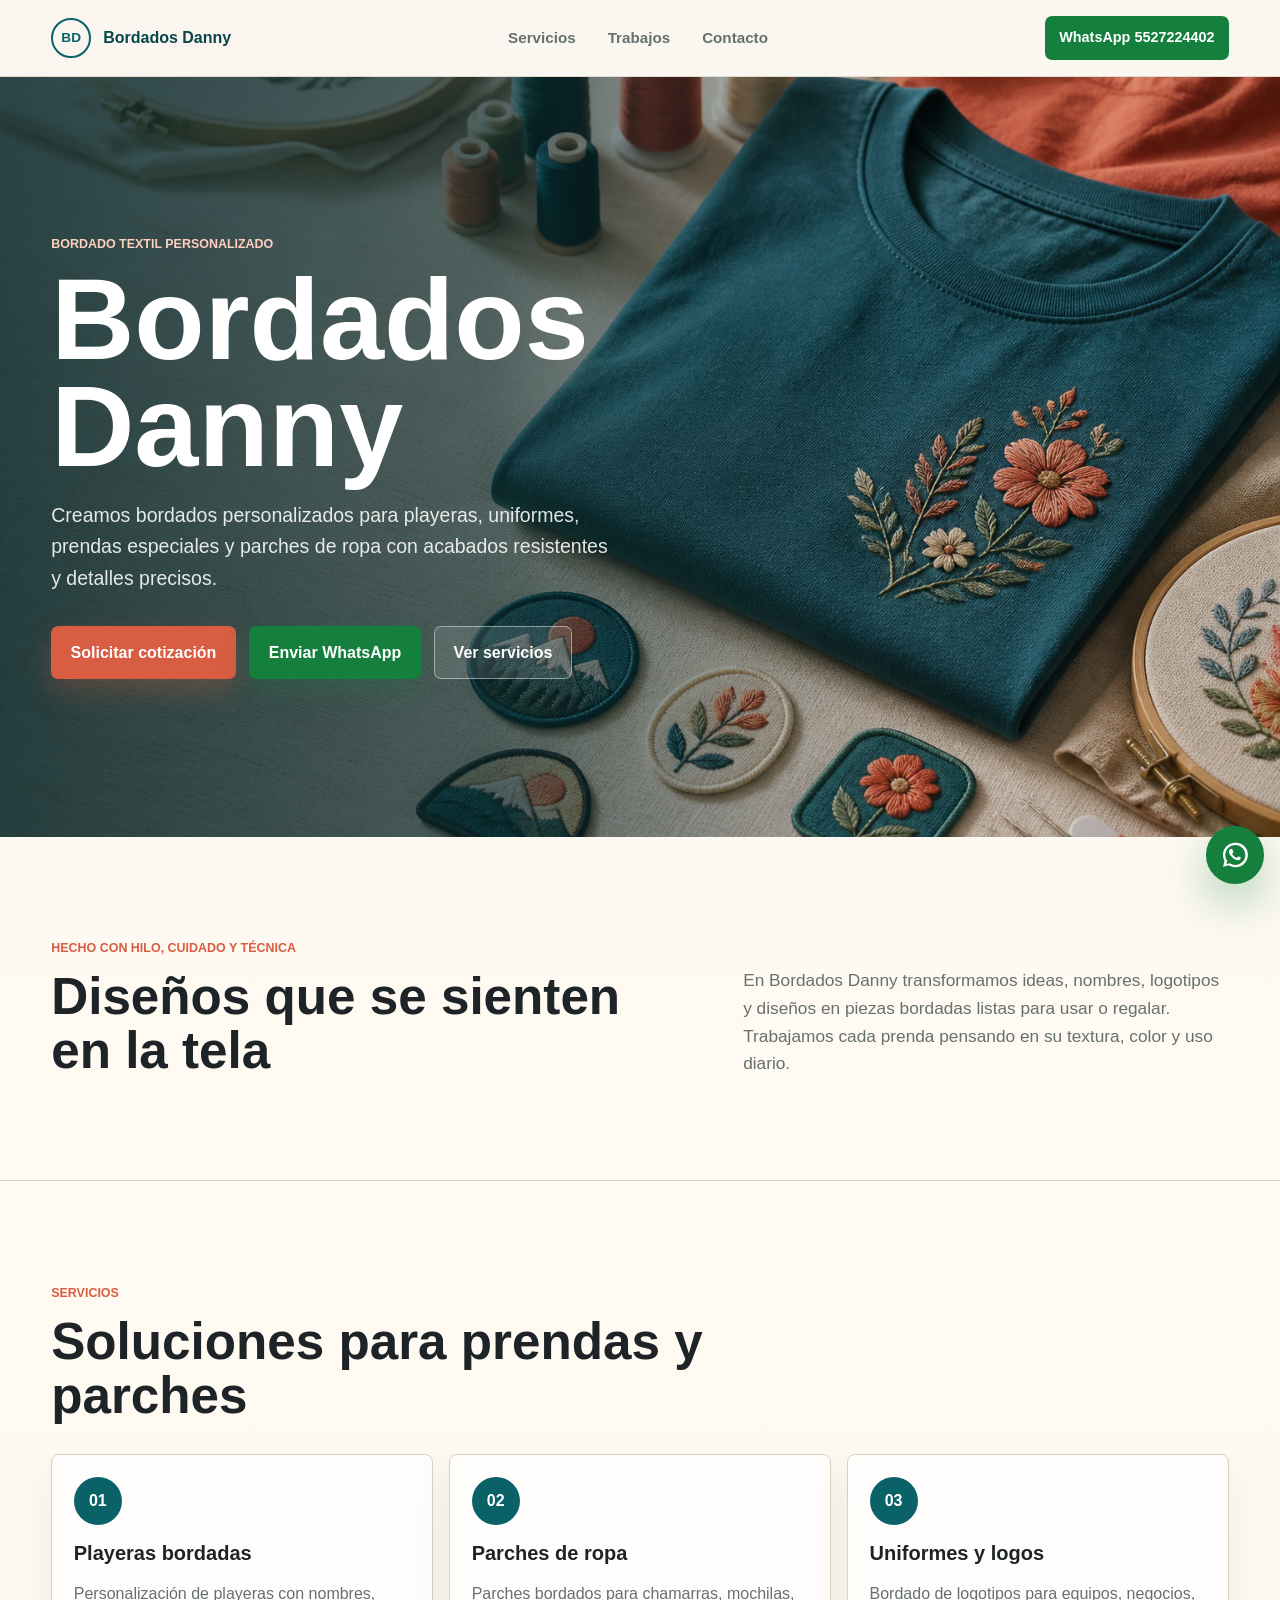
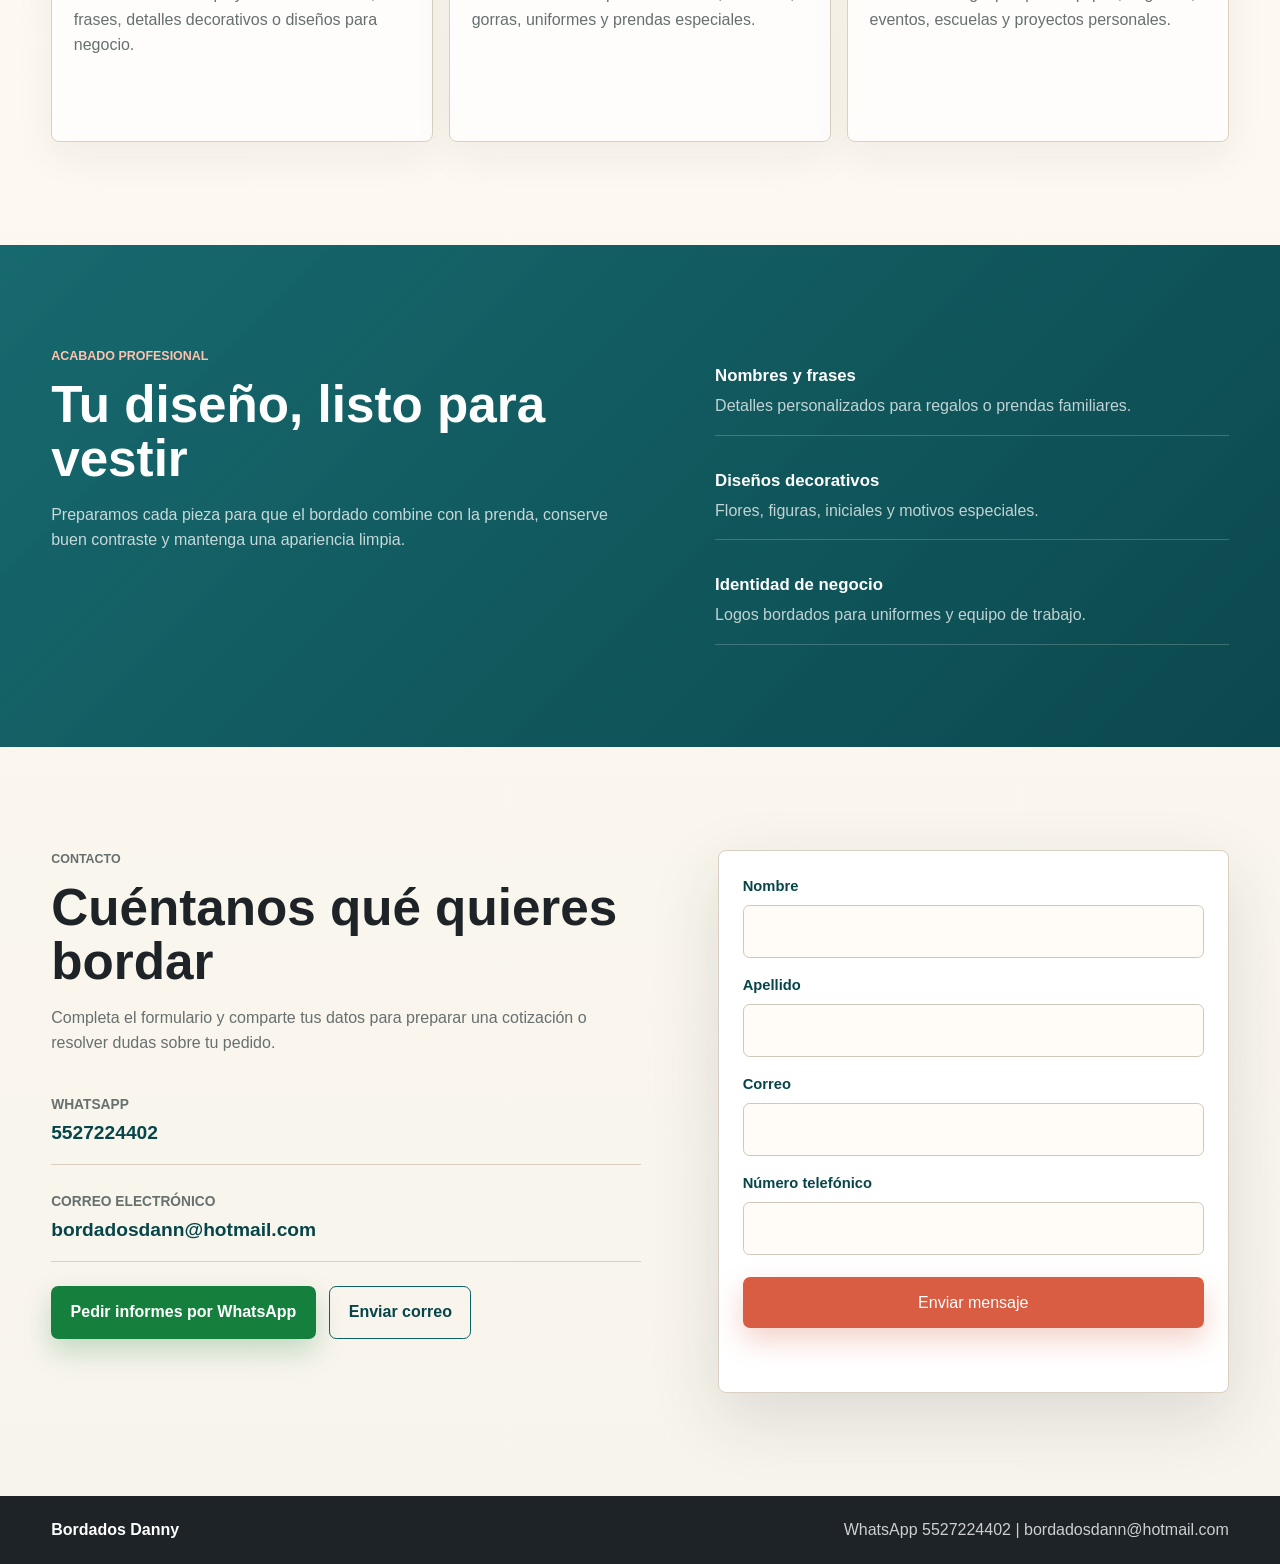
==== index.html @ 98f61ae5 "actualizacion de contactos y ortografia 2" ====
<!DOCTYPE html>
<html lang="es">
<head>
  <meta charset="UTF-8">
  <meta name="viewport" content="width=device-width, initial-scale=1.0">
  <title>Bordados Danny | Bordados personalizados</title>
  <link rel="stylesheet" href="styles.css">
</head>
<body>
  <header class="site-header">
    <a class="brand" href="#inicio" aria-label="Inicio Bordados Danny">
      <span class="brand-mark">BD</span>
      <span>Bordados Danny</span>
    </a>

    <nav class="main-nav" aria-label="Navegación principal">
      <a href="#servicios">Servicios</a>
      <a href="#trabajos">Trabajos</a>
      <a href="#contacto">Contacto</a>
    </nav>

    <a class="header-cta" href="https://wa.me/525527224402?text=Me%20gustar%C3%ADa%20recibir%20informaci%C3%B3n." target="_blank" rel="noopener">
      WhatsApp 5527224402
    </a>
  </header>

  <main>
    <section class="hero" id="inicio">
      <div class="hero-content">
        <p class="eyebrow">Bordado textil personalizado</p>
        <h1>Bordados Danny</h1>
        <p class="hero-copy">
          Creamos bordados personalizados para playeras, uniformes, prendas especiales y parches de ropa con acabados resistentes y detalles precisos.
        </p>
        <div class="hero-actions">
          <a class="button primary" href="#contacto">Solicitar cotización</a>
          <a class="button whatsapp" href="https://wa.me/525527224402?text=Me%20gustar%C3%ADa%20recibir%20informaci%C3%B3n." target="_blank" rel="noopener">Enviar WhatsApp</a>
          <a class="button secondary" href="#servicios">Ver servicios</a>
        </div>
      </div>
    </section>

    <section class="section intro">
      <div>
        <p class="eyebrow">Hecho con hilo, cuidado y técnica</p>
        <h2>Diseños que se sienten en la tela</h2>
      </div>
      <p>
        En Bordados Danny transformamos ideas, nombres, logotipos y diseños en piezas bordadas listas para usar o regalar. Trabajamos cada prenda pensando en su textura, color y uso diario.
      </p>
    </section>

    <section class="section services" id="servicios">
      <div class="section-heading">
        <p class="eyebrow">Servicios</p>
        <h2>Soluciones para prendas y parches</h2>
      </div>

      <div class="service-grid">
        <article class="service-card">
          <span class="service-icon">01</span>
          <h3>Playeras bordadas</h3>
          <p>Personalización de playeras con nombres, frases, detalles decorativos o diseños para negocio.</p>
        </article>

        <article class="service-card">
          <span class="service-icon">02</span>
          <h3>Parches de ropa</h3>
          <p>Parches bordados para chamarras, mochilas, gorras, uniformes y prendas especiales.</p>
        </article>

        <article class="service-card">
          <span class="service-icon">03</span>
          <h3>Uniformes y logos</h3>
          <p>Bordado de logotipos para equipos, negocios, eventos, escuelas y proyectos personales.</p>
        </article>
      </div>
    </section>

    <section class="work-band" id="trabajos">
      <div class="work-copy">
        <p class="eyebrow">Acabado profesional</p>
        <h2>Tu diseño, listo para vestir</h2>
        <p>
          Preparamos cada pieza para que el bordado combine con la prenda, conserve buen contraste y mantenga una apariencia limpia.
        </p>
      </div>

      <div class="work-list" aria-label="Tipos de trabajos">
        <div>
          <strong>Nombres y frases</strong>
          <span>Detalles personalizados para regalos o prendas familiares.</span>
        </div>
        <div>
          <strong>Diseños decorativos</strong>
          <span>Flores, figuras, iniciales y motivos especiales.</span>
        </div>
        <div>
          <strong>Identidad de negocio</strong>
          <span>Logos bordados para uniformes y equipo de trabajo.</span>
        </div>
      </div>
    </section>

    <section class="contact-section" id="contacto">
      <div class="contact-copy">
        <p class="eyebrow">Contacto</p>
        <h2>Cuéntanos qué quieres bordar</h2>
        <p>
          Completa el formulario y comparte tus datos para preparar una cotización o resolver dudas sobre tu pedido.
        </p>

        <div class="contact-details" aria-label="Datos de contacto">
          <div>
            <span>WhatsApp</span>
            <a href="https://wa.me/525527224402?text=Me%20gustar%C3%ADa%20recibir%20informaci%C3%B3n." target="_blank" rel="noopener">5527224402</a>
          </div>
          <div>
            <span>Correo electrónico</span>
            <a href="mailto:bordadosdann@hotmail.com">bordadosdann@hotmail.com</a>
          </div>
        </div>

        <div class="contact-actions">
          <a class="button whatsapp" href="https://wa.me/525527224402?text=Me%20gustar%C3%ADa%20recibir%20informaci%C3%B3n." target="_blank" rel="noopener">Pedir informes por WhatsApp</a>
          <a class="button outline" href="mailto:bordadosdann@hotmail.com">Enviar correo</a>
        </div>
      </div>

      <form class="contact-form" id="contactForm" data-form-endpoint="">
        <div class="form-row">
          <label for="nombre">Nombre</label>
          <input type="text" id="nombre" name="nombre" autocomplete="given-name" required>
        </div>

        <div class="form-row">
          <label for="apellido">Apellido</label>
          <input type="text" id="apellido" name="apellido" autocomplete="family-name" required>
        </div>

        <div class="form-row">
          <label for="correo">Correo</label>
          <input type="email" id="correo" name="email" autocomplete="email" required>
        </div>

        <div class="form-row">
          <label for="telefono">Número telefónico</label>
          <input type="tel" id="telefono" name="telefono" autocomplete="tel" inputmode="tel" required>
        </div>

        <button class="button primary form-button" type="submit">Enviar mensaje</button>
        <p class="form-message" id="formMessage" role="status" aria-live="polite"></p>
      </form>
    </section>
  </main>

  <footer class="site-footer">
    <p>Bordados Danny</p>
    <span>WhatsApp 5527224402 | bordadosdann@hotmail.com</span>
  </footer>

  <a class="floating-whatsapp" href="https://wa.me/525527224402?text=Me%20gustar%C3%ADa%20recibir%20informaci%C3%B3n." target="_blank" rel="noopener" aria-label="Enviar WhatsApp a Bordados Danny 5527224402">
    <svg viewBox="0 0 24 24" aria-hidden="true" focusable="false">
      <path d="M12 2.1a9.7 9.7 0 0 0-8.4 14.5l-1.2 4.5 4.6-1.2A9.7 9.7 0 1 0 12 2.1Zm0 17.6a7.9 7.9 0 0 1-4-1.1l-.3-.2-2.7.7.7-2.6-.2-.3A7.9 7.9 0 1 1 12 19.7Zm4.4-5.9c-.2-.1-1.4-.7-1.6-.8s-.4-.1-.6.1-.6.8-.8.9-.3.2-.5.1a6.5 6.5 0 0 1-3.2-2.8c-.2-.3 0-.4.1-.6l.4-.5c.1-.2.2-.3.3-.5s0-.4 0-.5l-.7-1.7c-.2-.4-.4-.4-.6-.4h-.5c-.2 0-.5.1-.7.3s-.9.8-.9 2.1 1 2.4 1.1 2.6a9.1 9.1 0 0 0 3.8 3.3c1.4.6 1.9.6 2.6.5.8-.1 1.4-.6 1.6-1.1.2-.5.2-1 .1-1.1Z"/>
    </svg>
  </a>

  <script src="script.js"></script>
</body>
</html>
---- styles.css ----
:root {
  --ink: #1e2327;
  --muted: #66706f;
  --line: #d9d0c2;
  --paper: #faf7f0;
  --cotton: #f0e7d8;
  --teal: #0a6168;
  --teal-dark: #06454a;
  --coral: #d95d42;
  --olive: #667a45;
  --white: #ffffff;
  --shadow: 0 24px 70px rgba(31, 35, 35, 0.13);
}

* {
  box-sizing: border-box;
}

html {
  scroll-behavior: smooth;
}

body {
  margin: 0;
  font-family: Arial, Helvetica, sans-serif;
  color: var(--ink);
  background:
    radial-gradient(circle at 10% 0%, rgba(217, 93, 66, 0.12), transparent 32rem),
    linear-gradient(180deg, var(--paper), #fffaf2 38%, #f7f4ec);
  line-height: 1.6;
}

img {
  display: block;
  max-width: 100%;
}

a {
  color: inherit;
  text-decoration: none;
}

.site-header {
  position: sticky;
  top: 0;
  z-index: 20;
  display: flex;
  align-items: center;
  justify-content: space-between;
  gap: 1.5rem;
  padding: 1rem clamp(1rem, 4vw, 4.5rem);
  background: rgba(250, 247, 240, 0.92);
  border-bottom: 1px solid rgba(217, 208, 194, 0.7);
  backdrop-filter: blur(14px);
}

.brand {
  display: inline-flex;
  align-items: center;
  gap: 0.75rem;
  font-weight: 800;
  color: var(--teal-dark);
}

.brand-mark {
  display: grid;
  width: 2.5rem;
  height: 2.5rem;
  place-items: center;
  border: 2px solid var(--teal);
  border-radius: 50%;
  color: var(--teal);
  font-size: 0.85rem;
  letter-spacing: 0;
}

.main-nav {
  display: flex;
  align-items: center;
  gap: clamp(0.75rem, 3vw, 2rem);
  color: var(--muted);
  font-weight: 700;
  font-size: 0.95rem;
}

.main-nav a:hover,
.main-nav a:focus {
  color: var(--coral);
}

.header-cta {
  display: inline-flex;
  min-height: 2.6rem;
  align-items: center;
  justify-content: center;
  padding: 0.65rem 0.9rem;
  border-radius: 0.45rem;
  color: var(--white);
  background: #15803d;
  font-size: 0.9rem;
  font-weight: 800;
  white-space: nowrap;
}

.hero {
  min-height: min(760px, calc(100vh - 4.6rem));
  display: grid;
  align-items: center;
  padding: clamp(3rem, 8vw, 7rem) clamp(1rem, 4vw, 4.5rem);
  background:
    linear-gradient(90deg, rgba(8, 40, 43, 0.85) 0%, rgba(8, 40, 43, 0.68) 38%, rgba(8, 40, 43, 0.1) 72%),
    url("assets/bordados-hero.png") center / cover no-repeat;
}

.hero-content {
  max-width: 700px;
  color: var(--white);
}

.eyebrow {
  margin: 0 0 0.7rem;
  color: var(--coral);
  font-size: 0.78rem;
  font-weight: 800;
  letter-spacing: 0;
  text-transform: uppercase;
}

.hero .eyebrow {
  color: #ffd0bf;
}

h1,
h2,
h3,
p {
  overflow-wrap: anywhere;
}

h1 {
  margin: 0;
  font-size: clamp(3rem, 9vw, 7.25rem);
  line-height: 0.93;
  letter-spacing: 0;
}

h2 {
  margin: 0;
  font-size: clamp(2rem, 4vw, 3.8rem);
  line-height: 1.05;
  letter-spacing: 0;
}

h3 {
  margin: 1rem 0 0.65rem;
  font-size: 1.25rem;
  line-height: 1.2;
}

.hero-copy {
  max-width: 560px;
  margin: 1.25rem 0 0;
  color: rgba(255, 255, 255, 0.88);
  font-size: clamp(1rem, 2vw, 1.22rem);
}

.hero-actions {
  display: flex;
  flex-wrap: wrap;
  gap: 0.85rem;
  margin-top: 2rem;
}

.button {
  display: inline-flex;
  min-height: 3rem;
  align-items: center;
  justify-content: center;
  padding: 0.8rem 1.15rem;
  border: 1px solid transparent;
  border-radius: 0.45rem;
  font-weight: 800;
  cursor: pointer;
  transition: transform 160ms ease, box-shadow 160ms ease, background 160ms ease;
}

.button:hover,
.button:focus {
  transform: translateY(-1px);
}

.primary {
  color: var(--white);
  background: var(--coral);
  box-shadow: 0 12px 28px rgba(217, 93, 66, 0.28);
}

.secondary {
  color: var(--white);
  border-color: rgba(255, 255, 255, 0.45);
  background: rgba(255, 255, 255, 0.11);
}

.whatsapp {
  color: var(--white);
  background: #15803d;
  box-shadow: 0 12px 28px rgba(21, 128, 61, 0.24);
}

.outline {
  color: var(--teal-dark);
  border-color: var(--teal);
  background: transparent;
}

.section {
  padding: clamp(3.5rem, 8vw, 6.5rem) clamp(1rem, 4vw, 4.5rem);
}

.intro {
  display: grid;
  grid-template-columns: minmax(0, 0.95fr) minmax(280px, 0.75fr);
  gap: clamp(2rem, 6vw, 5rem);
  align-items: end;
  border-bottom: 1px solid var(--line);
}

.intro p:last-child {
  margin: 0;
  color: var(--muted);
  font-size: 1.08rem;
}

.section-heading {
  max-width: 800px;
  margin-bottom: 2rem;
}

.service-grid {
  display: grid;
  grid-template-columns: repeat(3, minmax(0, 1fr));
  gap: 1rem;
}

.service-card {
  min-height: 18rem;
  padding: 1.35rem;
  border: 1px solid var(--line);
  border-radius: 0.5rem;
  background: rgba(255, 255, 255, 0.72);
  box-shadow: 0 14px 40px rgba(31, 35, 35, 0.06);
}

.service-icon {
  display: inline-grid;
  width: 3rem;
  height: 3rem;
  place-items: center;
  border-radius: 50%;
  color: var(--white);
  background: var(--teal);
  font-weight: 800;
}

.service-card p,
.work-copy p,
.contact-copy p,
.work-list span {
  color: var(--muted);
}

.work-band {
  display: grid;
  grid-template-columns: minmax(0, 0.8fr) minmax(280px, 0.7fr);
  gap: clamp(2rem, 6vw, 5rem);
  padding: clamp(3.5rem, 8vw, 6.5rem) clamp(1rem, 4vw, 4.5rem);
  color: var(--white);
  background:
    linear-gradient(135deg, rgba(10, 97, 104, 0.95), rgba(6, 69, 74, 0.98)),
    repeating-linear-gradient(45deg, transparent 0 14px, rgba(255, 255, 255, 0.08) 14px 15px);
}

.work-band .eyebrow {
  color: #ffc2ae;
}

.work-copy p {
  max-width: 560px;
  color: rgba(255, 255, 255, 0.76);
}

.work-list {
  display: grid;
  gap: 1rem;
}

.work-list div {
  padding: 1rem 0;
  border-bottom: 1px solid rgba(255, 255, 255, 0.2);
}

.work-list strong,
.work-list span {
  display: block;
}

.work-list strong {
  margin-bottom: 0.2rem;
  font-size: 1.05rem;
}

.work-list span {
  color: rgba(255, 255, 255, 0.74);
}

.contact-section {
  display: grid;
  grid-template-columns: minmax(0, 0.75fr) minmax(320px, 0.65fr);
  gap: clamp(2rem, 6vw, 5rem);
  align-items: start;
  padding: clamp(3.5rem, 8vw, 6.5rem) clamp(1rem, 4vw, 4.5rem);
}

.contact-form {
  display: grid;
  gap: 1rem;
  padding: clamp(1rem, 3vw, 1.5rem);
  border: 1px solid var(--line);
  border-radius: 0.5rem;
  background: var(--white);
  box-shadow: var(--shadow);
}

.contact-details {
  display: grid;
  gap: 0.75rem;
  margin-top: 1.5rem;
}

.contact-details div {
  display: grid;
  gap: 0.15rem;
  padding: 0.9rem 0;
  border-bottom: 1px solid var(--line);
}

.contact-details span {
  color: var(--muted);
  font-size: 0.86rem;
  font-weight: 800;
  text-transform: uppercase;
}

.contact-details a {
  color: var(--teal-dark);
  font-size: clamp(1rem, 2vw, 1.2rem);
  font-weight: 800;
}

.contact-actions {
  display: flex;
  flex-wrap: wrap;
  gap: 0.85rem;
  margin-top: 1.5rem;
}

.form-row {
  display: grid;
  gap: 0.4rem;
}

label {
  font-weight: 800;
  color: var(--teal-dark);
  font-size: 0.92rem;
}

input {
  width: 100%;
  min-height: 3rem;
  padding: 0.8rem 0.9rem;
  border: 1px solid #cfc7ba;
  border-radius: 0.4rem;
  color: var(--ink);
  background: #fffcf7;
  font: inherit;
}

input:focus {
  outline: 3px solid rgba(10, 97, 104, 0.16);
  border-color: var(--teal);
}

.form-button {
  width: 100%;
  margin-top: 0.35rem;
  border: 0;
  font: inherit;
}

.form-message {
  min-height: 1.5rem;
  margin: 0;
  color: var(--teal-dark);
  font-weight: 700;
}

.site-footer {
  display: flex;
  flex-wrap: wrap;
  justify-content: space-between;
  gap: 1rem;
  padding: 1.35rem clamp(1rem, 4vw, 4.5rem);
  color: rgba(255, 255, 255, 0.78);
  background: var(--ink);
}

.site-footer p {
  margin: 0;
  color: var(--white);
  font-weight: 800;
}

.floating-whatsapp {
  position: fixed;
  right: 1rem;
  bottom: 1rem;
  z-index: 30;
  display: inline-flex;
  width: 3.6rem;
  height: 3.6rem;
  align-items: center;
  justify-content: center;
  padding: 0;
  border-radius: 50%;
  color: var(--white);
  background: #15803d;
  box-shadow: 0 18px 45px rgba(21, 128, 61, 0.34);
}

.floating-whatsapp svg {
  width: 1.9rem;
  height: 1.9rem;
  fill: currentColor;
}

@media (max-width: 860px) {
  .site-header,
  .main-nav {
    align-items: flex-start;
  }

  .site-header {
    flex-direction: column;
  }

  .header-cta {
    width: 100%;
  }

  .hero {
    min-height: 650px;
    background:
      linear-gradient(180deg, rgba(8, 40, 43, 0.86) 0%, rgba(8, 40, 43, 0.55) 58%, rgba(8, 40, 43, 0.18) 100%),
      url("assets/bordados-hero.png") center / cover no-repeat;
  }

  .intro,
  .service-grid,
  .work-band,
  .contact-section {
    grid-template-columns: 1fr;
  }

  .service-card {
    min-height: auto;
  }
}

@media (max-width: 560px) {
  .main-nav {
    width: 100%;
    justify-content: space-between;
    font-size: 0.88rem;
  }

  .brand {
    font-size: 0.96rem;
  }

  .hero {
    padding-top: 4rem;
  }

  .button {
    width: 100%;
  }

  .contact-actions {
    display: grid;
  }

  .floating-whatsapp {
    right: 0.75rem;
    bottom: 0.75rem;
  }
}
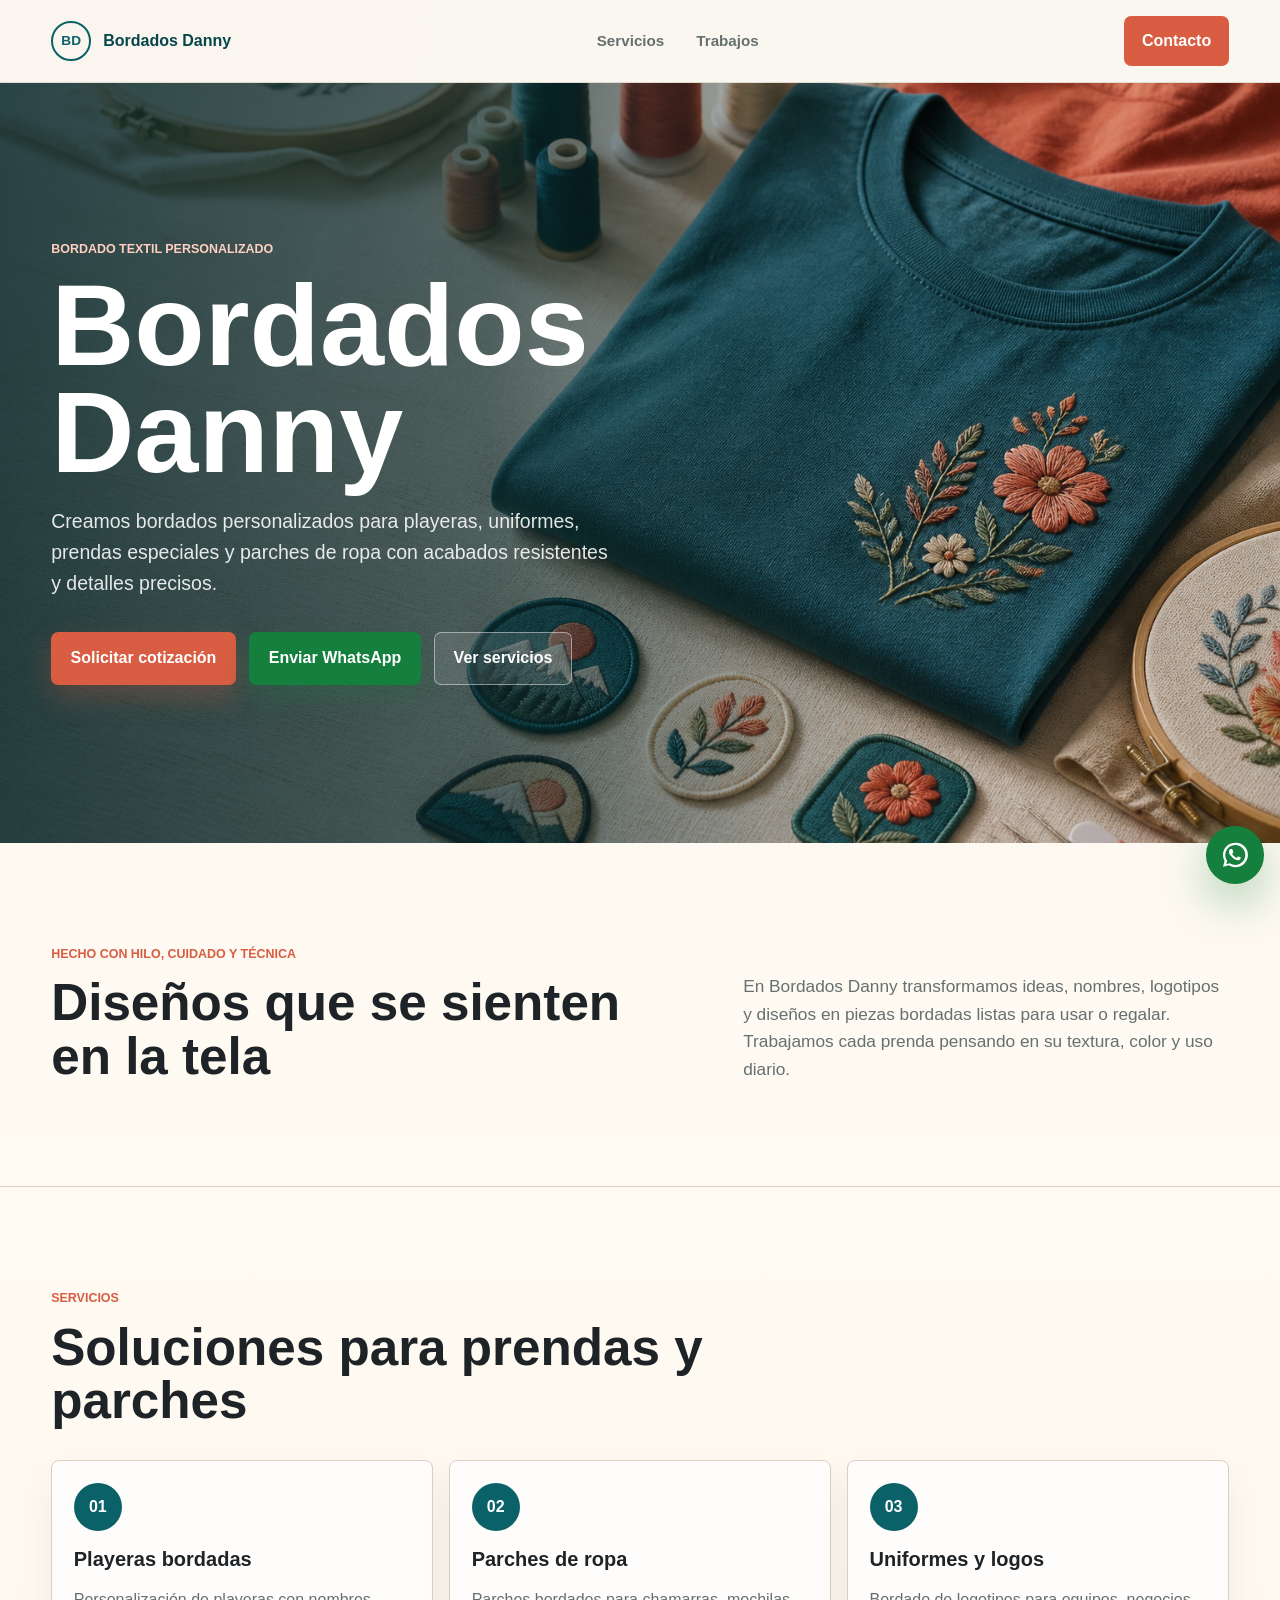
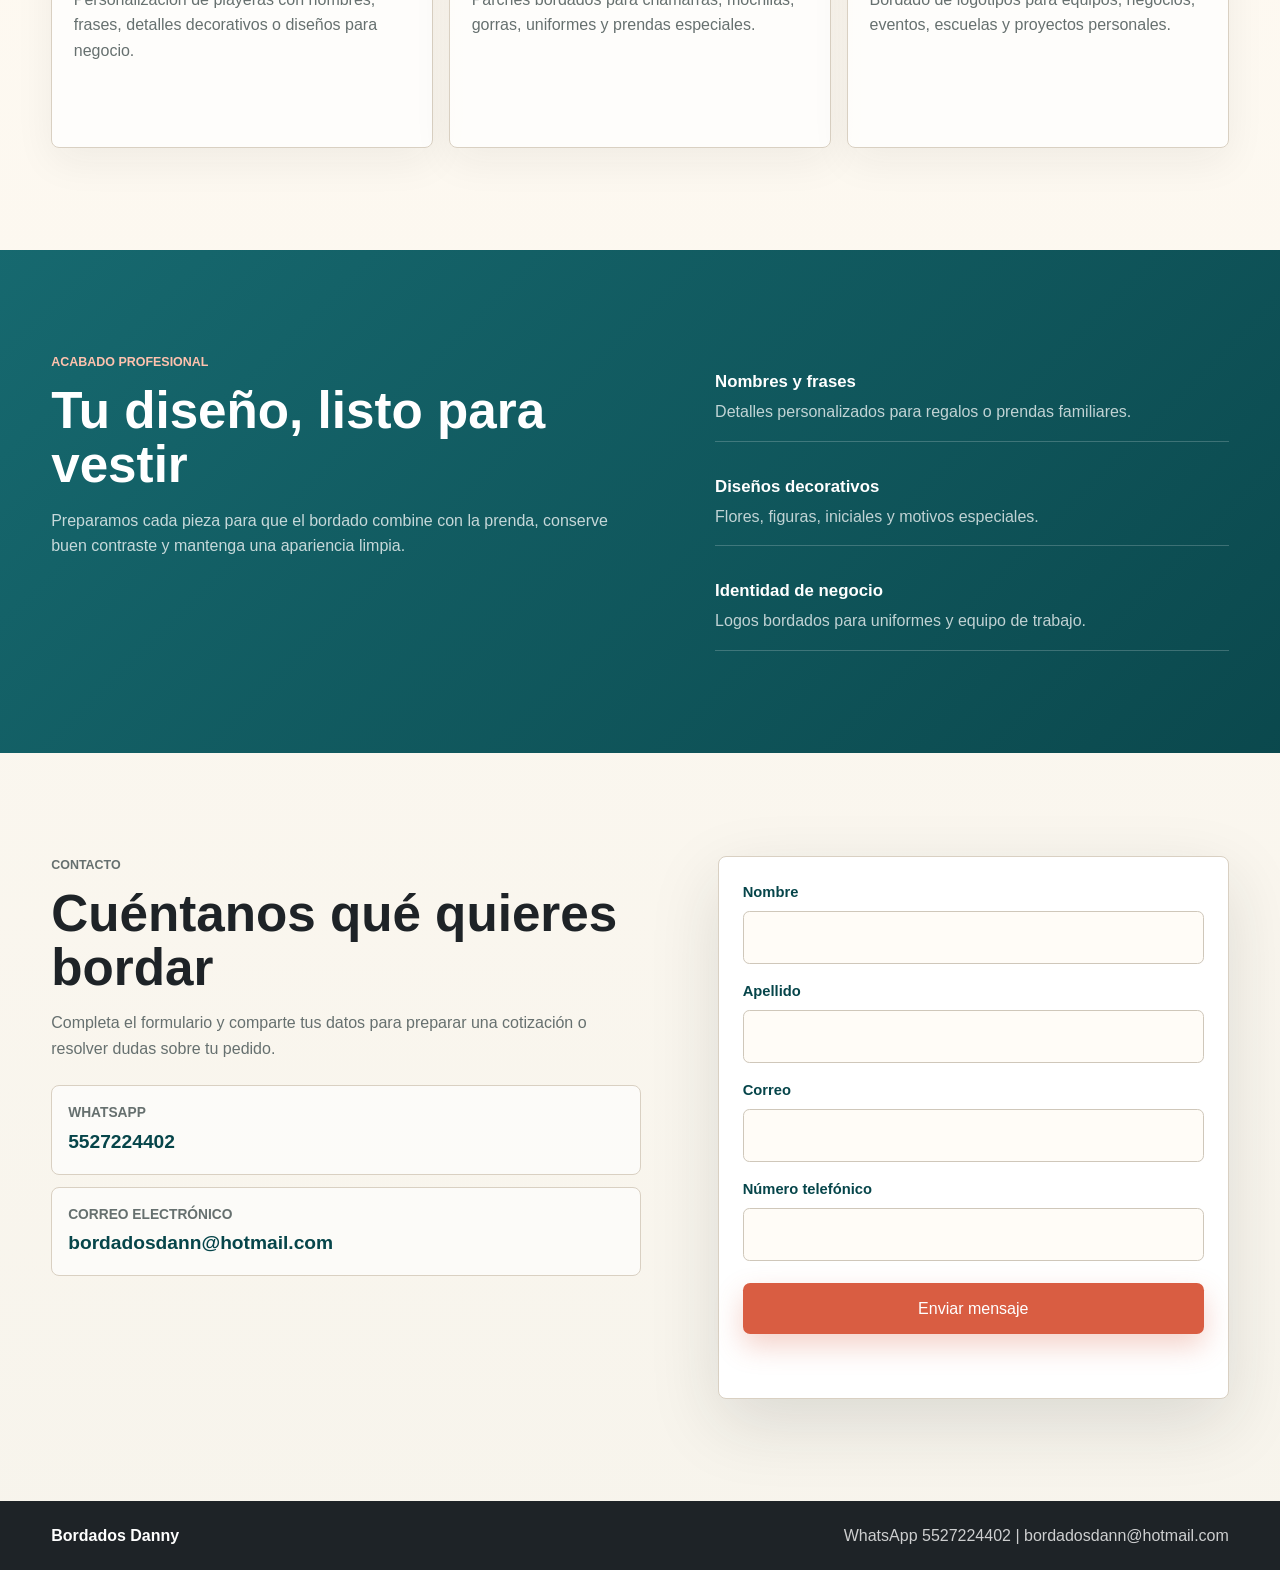
==== commit 3e2b6a37: "actualizacion de botones" ====
--- a/index.html
+++ b/index.html
@@ -16,11 +16,10 @@
     <nav class="main-nav" aria-label="Navegación principal">
       <a href="#servicios">Servicios</a>
       <a href="#trabajos">Trabajos</a>
-      <a href="#contacto">Contacto</a>
     </nav>
 
-    <a class="header-cta" href="https://wa.me/525527224402?text=Me%20gustar%C3%ADa%20recibir%20informaci%C3%B3n." target="_blank" rel="noopener">
-      WhatsApp 5527224402
+    <a class="header-cta" href="#contacto">
+      Contacto
     </a>
   </header>
 
@@ -121,10 +120,6 @@
           </div>
         </div>
 
-        <div class="contact-actions">
-          <a class="button whatsapp" href="https://wa.me/525527224402?text=Me%20gustar%C3%ADa%20recibir%20informaci%C3%B3n." target="_blank" rel="noopener">Pedir informes por WhatsApp</a>
-          <a class="button outline" href="mailto:bordadosdann@hotmail.com">Enviar correo</a>
-        </div>
       </div>
 
       <form class="contact-form" id="contactForm" data-form-endpoint="">
--- a/styles.css
+++ b/styles.css
@@ -90,14 +90,13 @@
 
 .header-cta {
   display: inline-flex;
-  min-height: 2.6rem;
+  min-height: 2.8rem;
   align-items: center;
   justify-content: center;
-  padding: 0.65rem 0.9rem;
+  padding: 0.75rem 1.1rem;
   border-radius: 0.45rem;
   color: var(--white);
-  background: #15803d;
-  font-size: 0.9rem;
+  background: var(--coral);
   font-weight: 800;
   white-space: nowrap;
 }
@@ -340,8 +339,11 @@
 .contact-details div {
   display: grid;
   gap: 0.15rem;
-  padding: 0.9rem 0;
-  border-bottom: 1px solid var(--line);
+  padding: 1rem;
+  border: 1px solid var(--line);
+  border-radius: 0.5rem;
+  background: rgba(255, 255, 255, 0.64);
+  transition: border-color 160ms ease, box-shadow 160ms ease, transform 160ms ease;
 }
 
 .contact-details span {
@@ -357,11 +359,11 @@
   font-weight: 800;
 }
 
-.contact-actions {
-  display: flex;
-  flex-wrap: wrap;
-  gap: 0.85rem;
-  margin-top: 1.5rem;
+.contact-details div:hover,
+.contact-details div:focus-within {
+  border-color: var(--teal);
+  box-shadow: 0 12px 32px rgba(10, 97, 104, 0.12);
+  transform: translateY(-1px);
 }
 
 .form-row {
@@ -496,10 +498,6 @@
     width: 100%;
   }
 
-  .contact-actions {
-    display: grid;
-  }
-
   .floating-whatsapp {
     right: 0.75rem;
     bottom: 0.75rem;
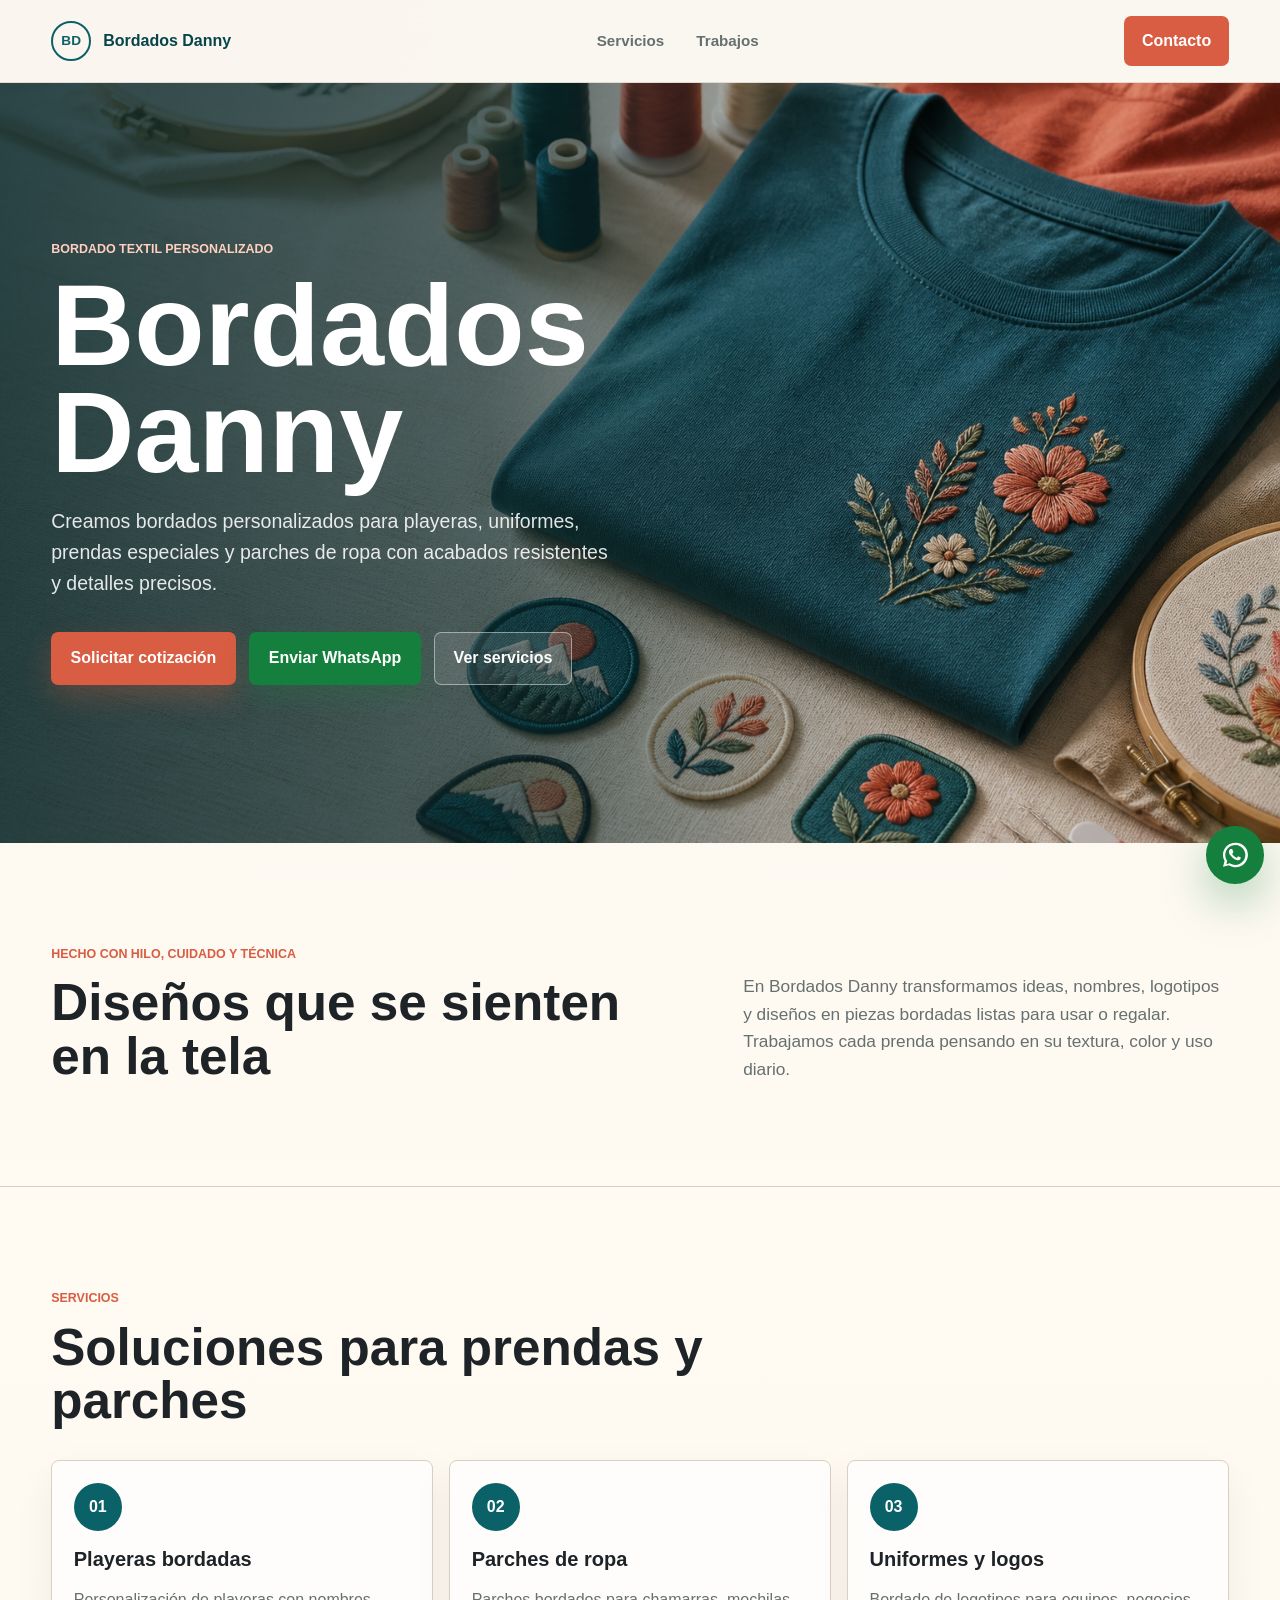
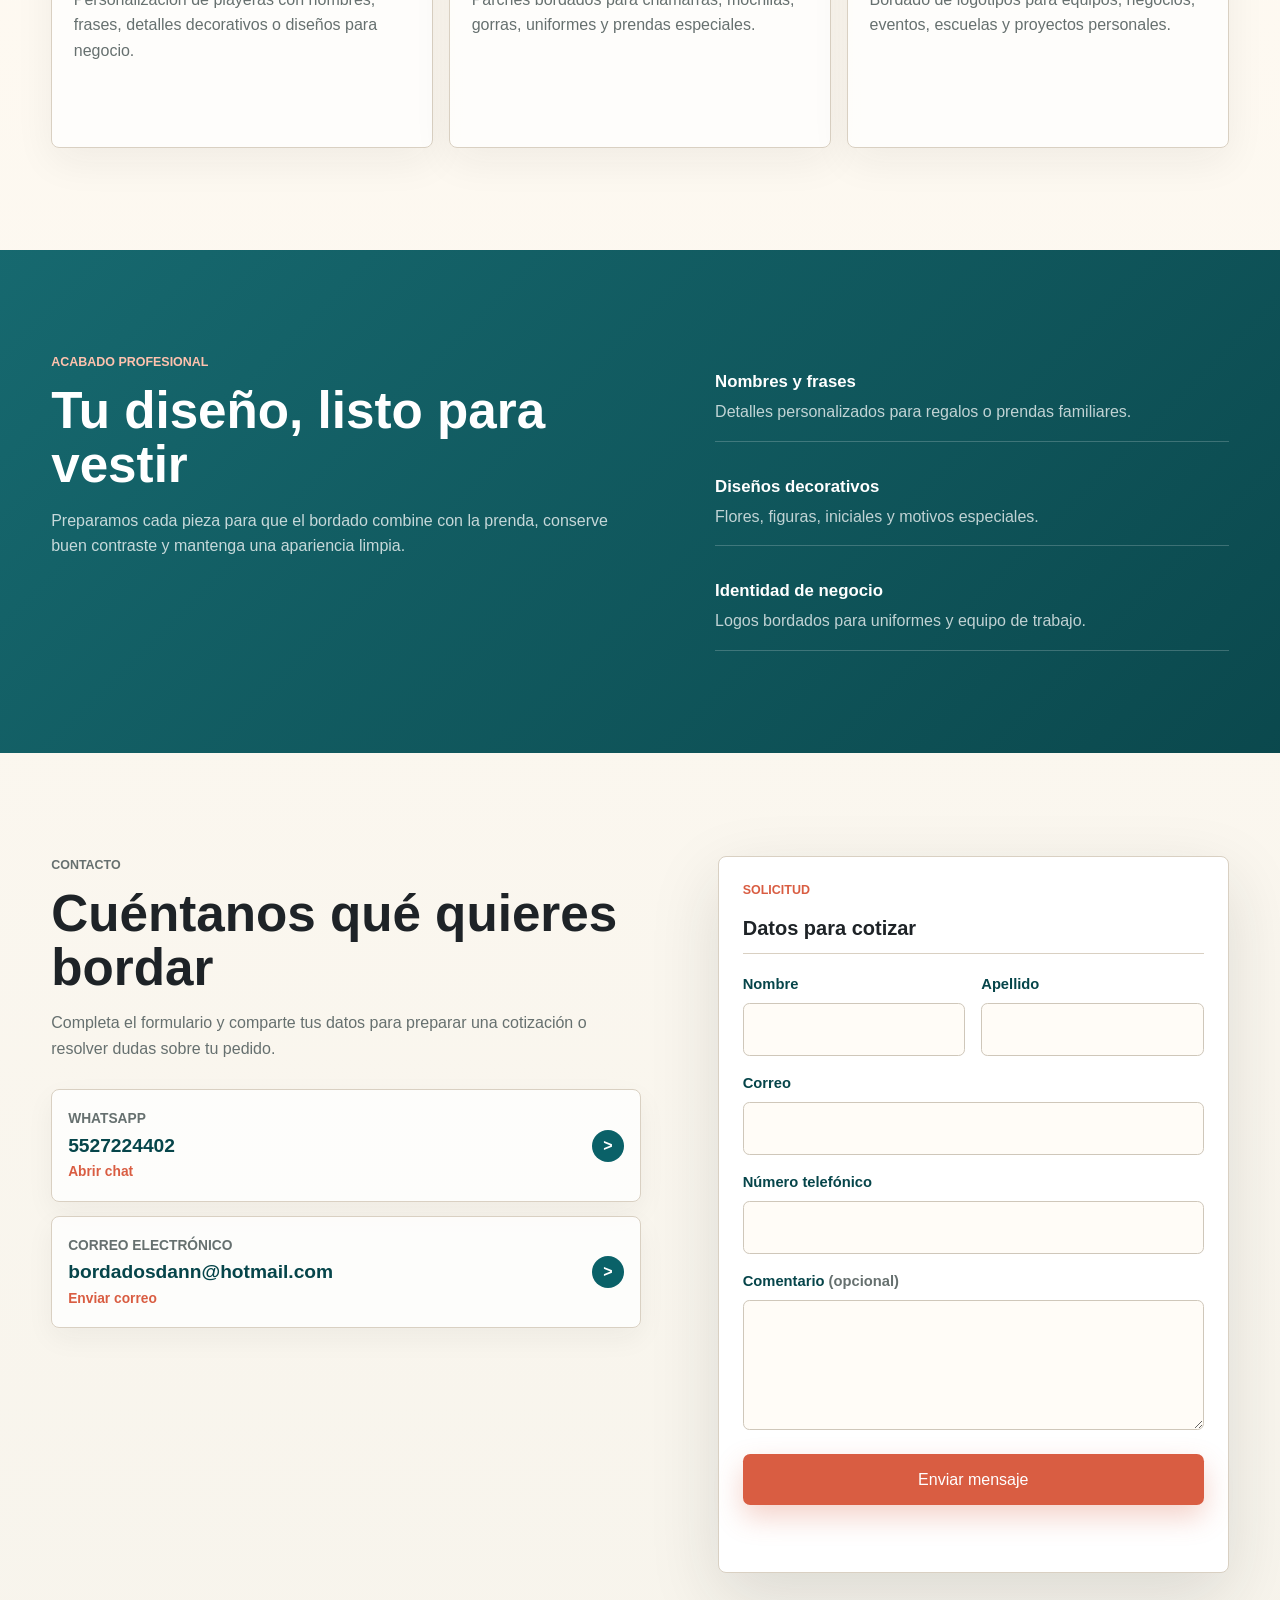
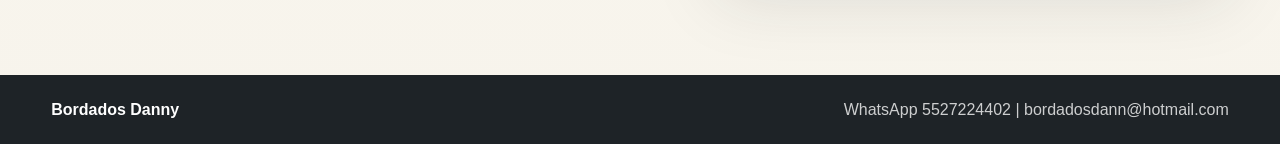
==== commit 8a4d8ddf: "ajuste" ====
--- a/index.html
+++ b/index.html
@@ -110,37 +110,51 @@
         </p>
 
         <div class="contact-details" aria-label="Datos de contacto">
-          <div>
+          <a class="contact-card" href="https://wa.me/525527224402?text=Me%20gustar%C3%ADa%20recibir%20informaci%C3%B3n." target="_blank" rel="noopener">
             <span>WhatsApp</span>
-            <a href="https://wa.me/525527224402?text=Me%20gustar%C3%ADa%20recibir%20informaci%C3%B3n." target="_blank" rel="noopener">5527224402</a>
-          </div>
-          <div>
+            <strong>5527224402</strong>
+            <small>Abrir chat</small>
+          </a>
+          <a class="contact-card" href="mailto:bordadosdann@hotmail.com">
             <span>Correo electrónico</span>
-            <a href="mailto:bordadosdann@hotmail.com">bordadosdann@hotmail.com</a>
-          </div>
+            <strong>bordadosdann@hotmail.com</strong>
+            <small>Enviar correo</small>
+          </a>
         </div>
 
       </div>
 
-      <form class="contact-form" id="contactForm" data-form-endpoint="">
-        <div class="form-row">
-          <label for="nombre">Nombre</label>
-          <input type="text" id="nombre" name="nombre" autocomplete="given-name" required>
+      <form class="contact-form" id="contactForm" action="https://formspree.io/f/mwlezjao" method="POST" data-form-endpoint="https://formspree.io/f/mwlezjao">
+        <div class="form-header">
+          <p class="eyebrow">Solicitud</p>
+          <h3>Datos para cotizar</h3>
         </div>
 
-        <div class="form-row">
-          <label for="apellido">Apellido</label>
-          <input type="text" id="apellido" name="apellido" autocomplete="family-name" required>
-        </div>
+        <div class="form-grid">
+          <div class="form-row">
+            <label for="nombre">Nombre</label>
+            <input type="text" id="nombre" name="nombre" autocomplete="given-name" required>
+          </div>
 
-        <div class="form-row">
-          <label for="correo">Correo</label>
-          <input type="email" id="correo" name="email" autocomplete="email" required>
-        </div>
+          <div class="form-row">
+            <label for="apellido">Apellido</label>
+            <input type="text" id="apellido" name="apellido" autocomplete="family-name" required>
+          </div>
 
-        <div class="form-row">
-          <label for="telefono">Número telefónico</label>
-          <input type="tel" id="telefono" name="telefono" autocomplete="tel" inputmode="tel" required>
+          <div class="form-row form-row-full">
+            <label for="correo">Correo</label>
+            <input type="email" id="correo" name="email" autocomplete="email" required>
+          </div>
+
+          <div class="form-row form-row-full">
+            <label for="telefono">Número telefónico</label>
+            <input type="tel" id="telefono" name="telefono" autocomplete="tel" inputmode="tel" required>
+          </div>
+
+          <div class="form-row form-row-full">
+            <label for="comentario">Comentario <span class="optional-label">(opcional)</span></label>
+            <textarea id="comentario" name="comentario" rows="4"></textarea>
+          </div>
         </div>
 
         <button class="button primary form-button" type="submit">Enviar mensaje</button>
--- a/styles.css
+++ b/styles.css
@@ -44,9 +44,9 @@
   position: sticky;
   top: 0;
   z-index: 20;
-  display: flex;
+  display: grid;
+  grid-template-columns: auto minmax(0, 1fr) auto;
   align-items: center;
-  justify-content: space-between;
   gap: 1.5rem;
   padding: 1rem clamp(1rem, 4vw, 4.5rem);
   background: rgba(250, 247, 240, 0.92);
@@ -58,8 +58,15 @@
   display: inline-flex;
   align-items: center;
   gap: 0.75rem;
+  min-width: 0;
   font-weight: 800;
   color: var(--teal-dark);
+}
+
+.brand span:last-child {
+  overflow: hidden;
+  text-overflow: ellipsis;
+  white-space: nowrap;
 }
 
 .brand-mark {
@@ -77,6 +84,7 @@
 .main-nav {
   display: flex;
   align-items: center;
+  justify-content: center;
   gap: clamp(0.75rem, 3vw, 2rem);
   color: var(--muted);
   font-weight: 700;
@@ -314,7 +322,7 @@
 
 .contact-section {
   display: grid;
-  grid-template-columns: minmax(0, 0.75fr) minmax(320px, 0.65fr);
+  grid-template-columns: minmax(0, 0.75fr) minmax(20rem, 0.65fr);
   gap: clamp(2rem, 6vw, 5rem);
   align-items: start;
   padding: clamp(3.5rem, 8vw, 6.5rem) clamp(1rem, 4vw, 4.5rem);
@@ -322,7 +330,8 @@
 
 .contact-form {
   display: grid;
-  gap: 1rem;
+  min-width: 0;
+  gap: 1.15rem;
   padding: clamp(1rem, 3vw, 1.5rem);
   border: 1px solid var(--line);
   border-radius: 0.5rem;
@@ -330,39 +339,87 @@
   box-shadow: var(--shadow);
 }
 
+.form-header {
+  display: grid;
+  gap: 0.25rem;
+  padding-bottom: 0.85rem;
+  border-bottom: 1px solid var(--line);
+}
+
+.form-header h3 {
+  margin: 0;
+}
+
+.form-grid {
+  display: grid;
+  grid-template-columns: repeat(2, minmax(0, 1fr));
+  gap: 1rem;
+}
+
+.form-row-full {
+  grid-column: 1 / -1;
+}
+
 .contact-details {
   display: grid;
-  gap: 0.75rem;
-  margin-top: 1.5rem;
-}
-
-.contact-details div {
-  display: grid;
-  gap: 0.15rem;
-  padding: 1rem;
+  gap: 0.9rem;
+  margin-top: 1.75rem;
+}
+
+.contact-card {
+  position: relative;
+  display: grid;
+  gap: 0.22rem;
+  padding: 1.1rem 3.25rem 1.1rem 1rem;
   border: 1px solid var(--line);
   border-radius: 0.5rem;
-  background: rgba(255, 255, 255, 0.64);
-  transition: border-color 160ms ease, box-shadow 160ms ease, transform 160ms ease;
-}
-
-.contact-details span {
+  background: rgba(255, 255, 255, 0.78);
+  box-shadow: 0 10px 28px rgba(31, 35, 35, 0.05);
+  transition: border-color 160ms ease, box-shadow 160ms ease, transform 160ms ease, background 160ms ease;
+}
+
+.contact-card::after {
+  content: ">";
+  position: absolute;
+  right: 1rem;
+  top: 50%;
+  display: grid;
+  width: 2rem;
+  height: 2rem;
+  place-items: center;
+  border-radius: 50%;
+  color: var(--white);
+  background: var(--teal);
+  font-weight: 800;
+  transform: translateY(-50%);
+}
+
+.contact-card span {
   color: var(--muted);
   font-size: 0.86rem;
   font-weight: 800;
   text-transform: uppercase;
 }
 
-.contact-details a {
+.contact-card strong {
   color: var(--teal-dark);
   font-size: clamp(1rem, 2vw, 1.2rem);
   font-weight: 800;
-}
-
-.contact-details div:hover,
-.contact-details div:focus-within {
+  line-height: 1.25;
+  overflow-wrap: anywhere;
+}
+
+.contact-card small {
+  color: var(--coral);
+  font-size: 0.86rem;
+  font-weight: 800;
+}
+
+.contact-card:hover,
+.contact-card:focus {
   border-color: var(--teal);
-  box-shadow: 0 12px 32px rgba(10, 97, 104, 0.12);
+  background: var(--white);
+  box-shadow: 0 16px 36px rgba(10, 97, 104, 0.14);
   transform: translateY(-1px);
 }
 
@@ -377,7 +434,8 @@
   font-size: 0.92rem;
 }
 
-input {
+input,
+textarea {
   width: 100%;
   min-height: 3rem;
   padding: 0.8rem 0.9rem;
@@ -388,9 +446,20 @@
   font: inherit;
 }
 
-input:focus {
+textarea {
+  min-height: 7rem;
+  resize: vertical;
+}
+
+input:focus,
+textarea:focus {
   outline: 3px solid rgba(10, 97, 104, 0.16);
   border-color: var(--teal);
+}
+
+.optional-label {
+  color: var(--muted);
+  font-weight: 700;
 }
 
 .form-button {
@@ -447,17 +516,17 @@
 }
 
 @media (max-width: 860px) {
-  .site-header,
+  .site-header {
+    grid-template-columns: minmax(0, 1fr) auto;
+    gap: 0.85rem;
+  }
+
   .main-nav {
-    align-items: flex-start;
-  }
-
-  .site-header {
-    flex-direction: column;
-  }
-
-  .header-cta {
+    grid-column: 1 / -1;
+    justify-content: flex-start;
     width: 100%;
+    overflow-x: auto;
+    padding-bottom: 0.15rem;
   }
 
   .hero {
@@ -480,26 +549,117 @@
 }
 
 @media (max-width: 560px) {
+  .site-header {
+    grid-template-columns: 1fr 1fr 1fr;
+    gap: 0.35rem;
+    padding: 0.55rem 0.75rem;
+  }
+
   .main-nav {
-    width: 100%;
-    justify-content: space-between;
-    font-size: 0.88rem;
+    grid-column: auto;
+    justify-content: center;
+    min-width: 0;
+    width: auto;
+    padding-bottom: 0;
+    overflow: visible;
+    font-size: 0.84rem;
   }
 
   .brand {
-    font-size: 0.96rem;
+    justify-content: flex-start;
+    gap: 0;
+  }
+
+  .brand-mark {
+    width: 2.15rem;
+    height: 2.15rem;
+    font-size: 0.78rem;
+    flex: 0 0 auto;
+  }
+
+  .brand span:last-child,
+  .main-nav a[href="#trabajos"] {
+    display: none;
+  }
+
+  .header-cta {
+    justify-self: end;
+    min-height: 2.1rem;
+    padding: 0.4rem 0;
+    color: var(--muted);
+    background: transparent;
+    font-size: 0.84rem;
+    box-shadow: none;
   }
 
   .hero {
-    padding-top: 4rem;
+    min-height: 560px;
+    padding: 3rem 1rem;
+    background-position: 58% center;
+  }
+
+  h1 {
+    font-size: clamp(2.45rem, 16vw, 3.4rem);
+    line-height: 0.98;
+  }
+
+  h2 {
+    font-size: clamp(1.9rem, 11vw, 2.55rem);
+    line-height: 1.08;
+  }
+
+  .hero-copy,
+  .intro p:last-child {
+    font-size: 1rem;
+  }
+
+  .section,
+  .work-band,
+  .contact-section {
+    padding: 3rem 1rem;
   }
 
   .button {
     width: 100%;
+  }
+
+  .service-card,
+  .contact-form,
+  .contact-card {
+    padding: 1rem;
+  }
+
+  .form-grid {
+    grid-template-columns: 1fr;
+  }
+
+  .site-footer {
+    padding-bottom: 5rem;
   }
 
   .floating-whatsapp {
     right: 0.75rem;
     bottom: 0.75rem;
-  }
-}
+    width: 3.2rem;
+    height: 3.2rem;
+  }
+}
+
+@media (max-width: 380px) {
+  .site-header {
+    grid-template-columns: 0.8fr 1fr 1fr;
+    padding-inline: 0.6rem;
+  }
+
+  .main-nav {
+    grid-column: auto;
+  }
+
+  .header-cta {
+    width: auto;
+  }
+
+  .hero-actions {
+    gap: 0.65rem;
+  }
+}
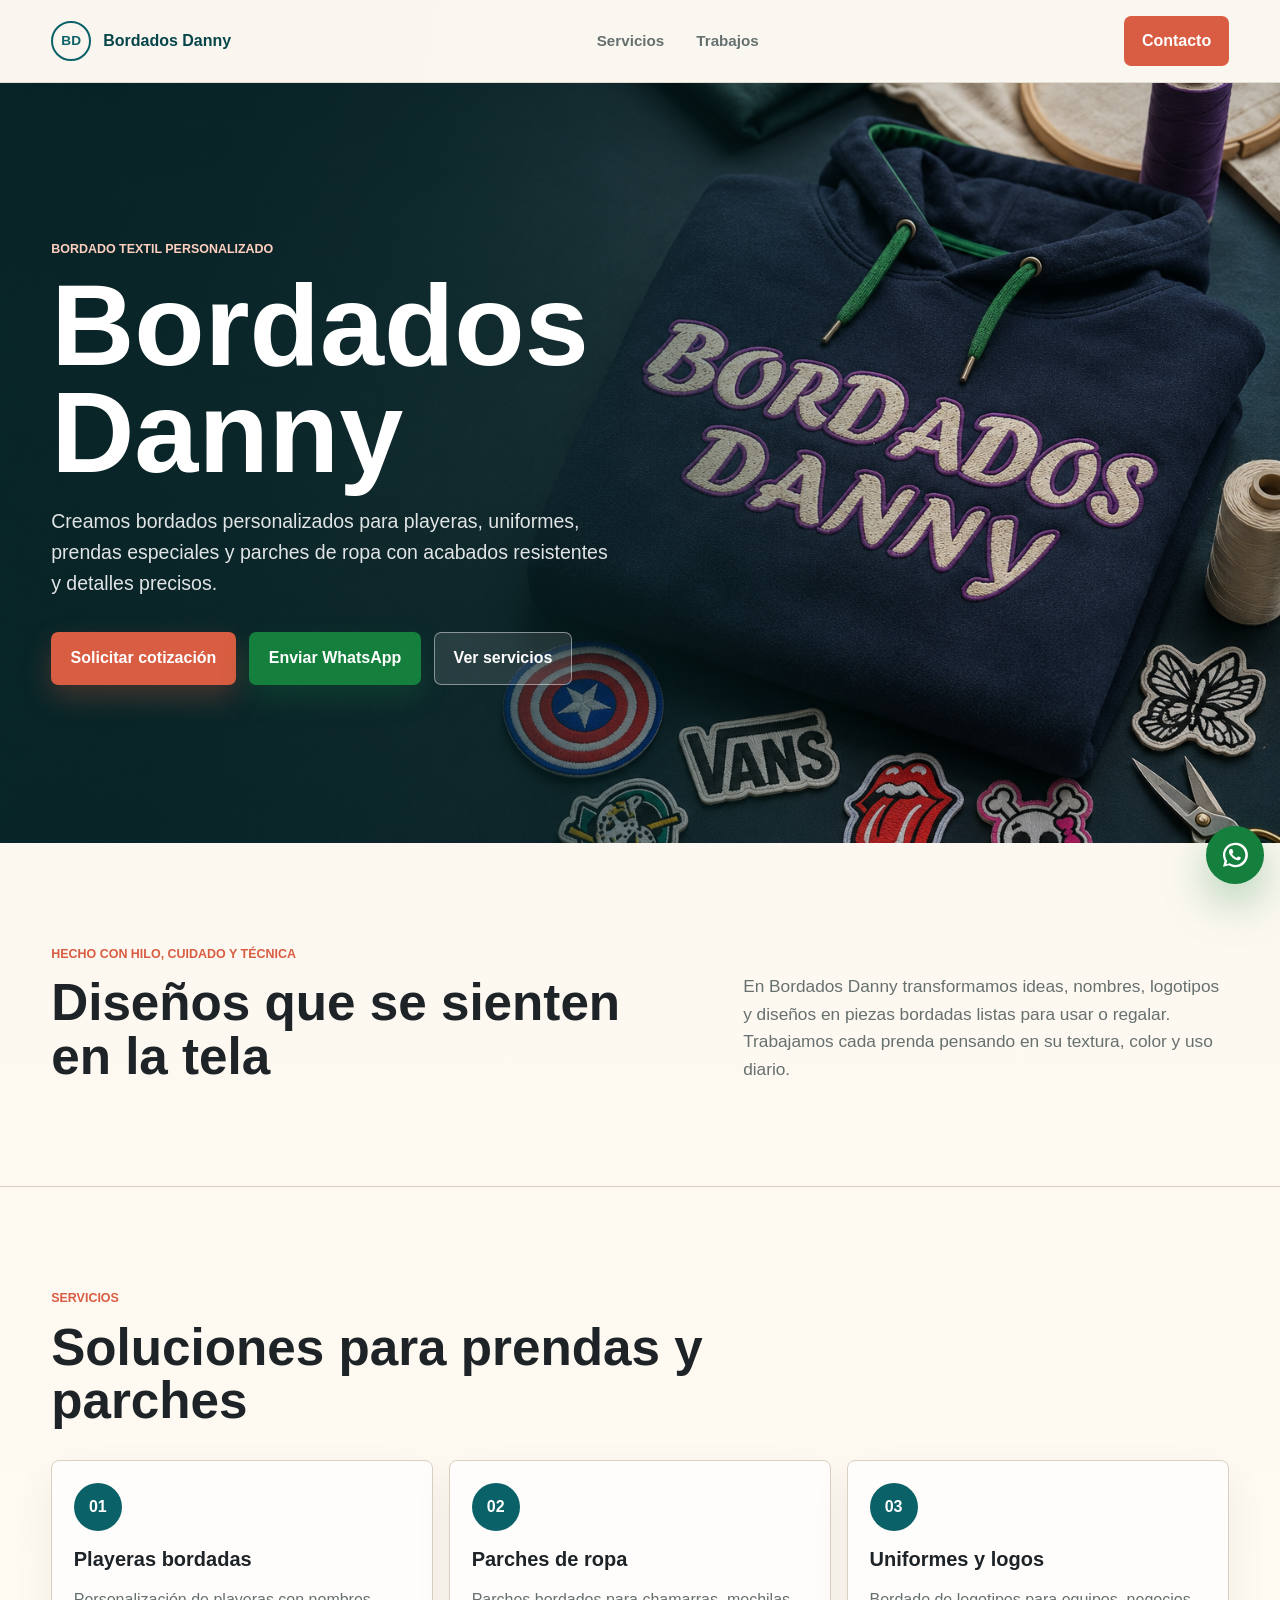
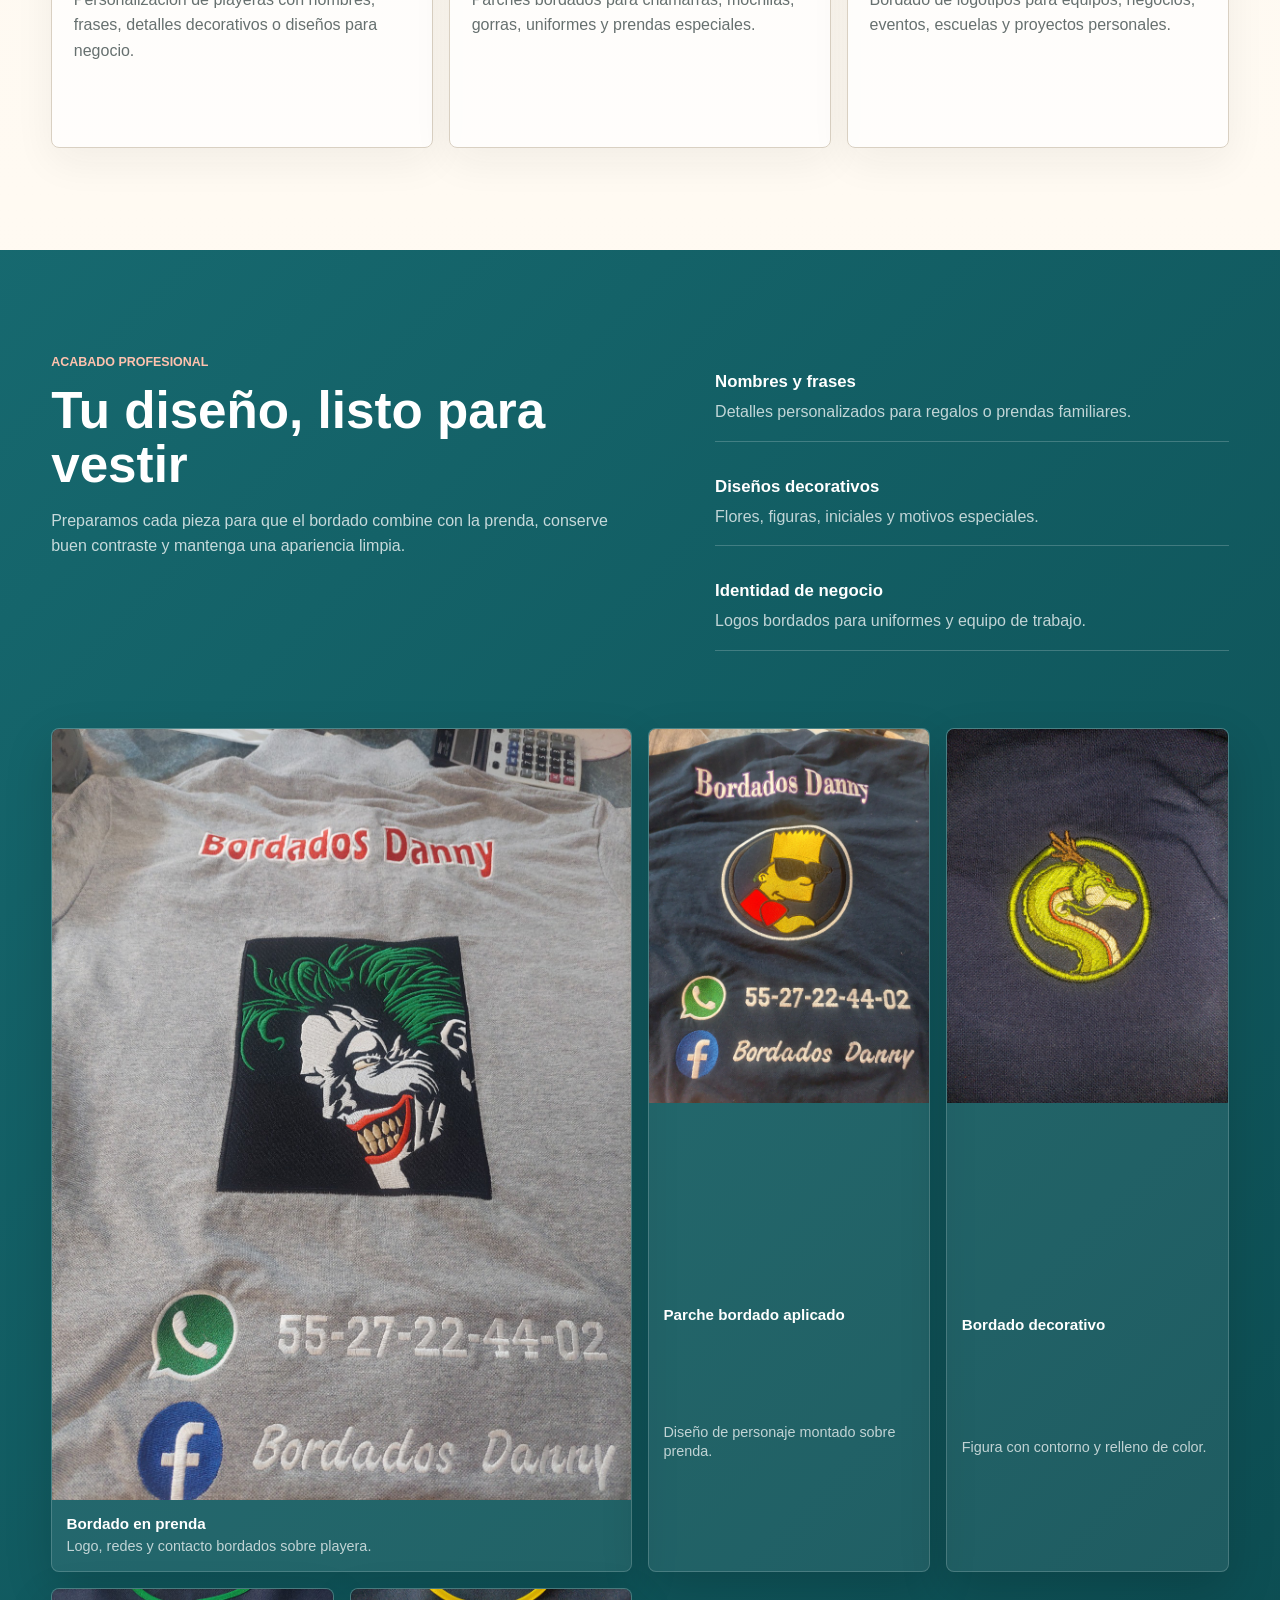
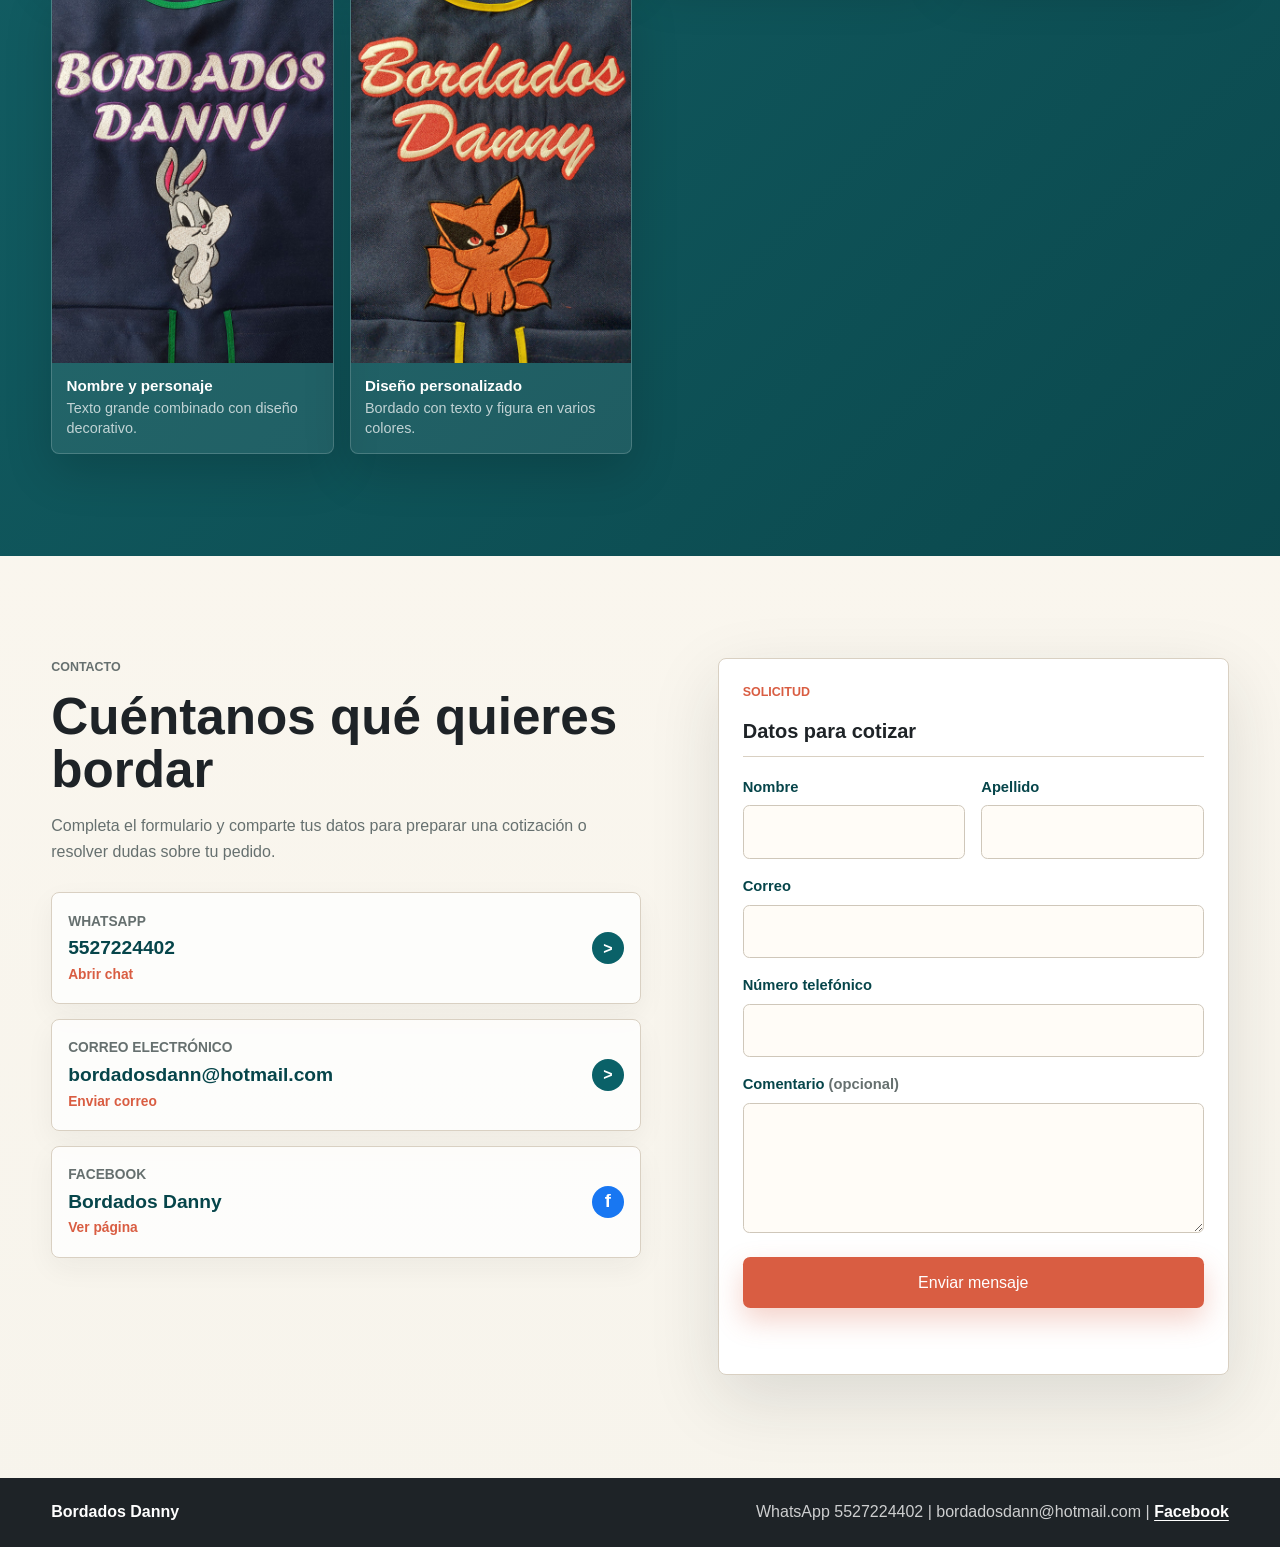
==== commit c767ce9e: "imagenes reales" ====
--- a/index.html
+++ b/index.html
@@ -99,6 +99,48 @@
           <span>Logos bordados para uniformes y equipo de trabajo.</span>
         </div>
       </div>
+
+      <div class="work-gallery" aria-label="Galería de bordados en prendas">
+        <figure class="work-photo featured">
+          <img src="assets/bordado-playera-logo.jpeg" alt="Playera azul con logo Bordados Danny y datos bordados" loading="lazy">
+          <figcaption>
+            <strong>Bordado en prenda</strong>
+            <span>Logo, redes y contacto bordados sobre playera.</span>
+          </figcaption>
+        </figure>
+
+        <figure class="work-photo">
+          <img src="assets/bordado-parche-gris.jpeg" alt="Sudadera gris con parche bordado de personaje" loading="lazy">
+          <figcaption>
+            <strong>Parche bordado aplicado</strong>
+            <span>Diseño de personaje montado sobre prenda.</span>
+          </figcaption>
+        </figure>
+
+        <figure class="work-photo">
+          <img src="assets/bordado-dragon.jpeg" alt="Bordado de dragón verde sobre tela azul" loading="lazy">
+          <figcaption>
+            <strong>Bordado decorativo</strong>
+            <span>Figura con contorno y relleno de color.</span>
+          </figcaption>
+        </figure>
+
+        <figure class="work-photo">
+          <img src="assets/bordado-personaje-azul.jpeg" alt="Mandil azul con texto Bordados Danny y personaje bordado" loading="lazy">
+          <figcaption>
+            <strong>Nombre y personaje</strong>
+            <span>Texto grande combinado con diseño decorativo.</span>
+          </figcaption>
+        </figure>
+
+        <figure class="work-photo">
+          <img src="assets/bordado-zorro.jpg" alt="Mandil azul con texto Bordados Danny y zorro bordado" loading="lazy">
+          <figcaption>
+            <strong>Diseño personalizado</strong>
+            <span>Bordado con texto y figura en varios colores.</span>
+          </figcaption>
+        </figure>
+      </div>
     </section>
 
     <section class="contact-section" id="contacto">
@@ -120,6 +162,11 @@
             <strong>bordadosdann@hotmail.com</strong>
             <small>Enviar correo</small>
           </a>
+          <a class="contact-card facebook-card" href="https://www.facebook.com/share/1JJfWTKJQd/" target="_blank" rel="noopener" aria-label="Abrir Facebook de Bordados Danny">
+            <span>Facebook</span>
+            <strong>Bordados Danny</strong>
+            <small>Ver página</small>
+          </a>
         </div>
 
       </div>
@@ -165,7 +212,7 @@
 
   <footer class="site-footer">
     <p>Bordados Danny</p>
-    <span>WhatsApp 5527224402 | bordadosdann@hotmail.com</span>
+    <span>WhatsApp 5527224402 | bordadosdann@hotmail.com | <a href="https://www.facebook.com/share/1JJfWTKJQd/" target="_blank" rel="noopener">Facebook</a></span>
   </footer>
 
   <a class="floating-whatsapp" href="https://wa.me/525527224402?text=Me%20gustar%C3%ADa%20recibir%20informaci%C3%B3n." target="_blank" rel="noopener" aria-label="Enviar WhatsApp a Bordados Danny 5527224402">
--- a/styles.css
+++ b/styles.css
@@ -320,6 +320,56 @@
   color: rgba(255, 255, 255, 0.74);
 }
 
+.work-gallery {
+  grid-column: 1 / -1;
+  display: grid;
+  grid-template-columns: repeat(4, minmax(0, 1fr));
+  gap: 1rem;
+}
+
+.work-photo {
+  display: grid;
+  min-width: 0;
+  margin: 0;
+  overflow: hidden;
+  border: 1px solid rgba(255, 255, 255, 0.18);
+  border-radius: 0.5rem;
+  background: rgba(255, 255, 255, 0.08);
+  box-shadow: 0 18px 48px rgba(0, 0, 0, 0.16);
+}
+
+.work-photo img {
+  width: 100%;
+  aspect-ratio: 3 / 4;
+  object-fit: cover;
+}
+
+.work-photo.featured {
+  grid-column: span 2;
+}
+
+.work-photo figcaption {
+  display: grid;
+  gap: 0.25rem;
+  padding: 0.9rem;
+}
+
+.work-photo strong,
+.work-photo span {
+  display: block;
+}
+
+.work-photo strong {
+  font-size: 0.95rem;
+  line-height: 1.2;
+}
+
+.work-photo span {
+  color: rgba(255, 255, 255, 0.72);
+  font-size: 0.9rem;
+  line-height: 1.35;
+}
+
 .contact-section {
   display: grid;
   grid-template-columns: minmax(0, 0.75fr) minmax(20rem, 0.65fr);
@@ -394,6 +444,14 @@
   transform: translateY(-50%);
 }
 
+.facebook-card::after {
+  content: "f";
+  background: #1877f2;
+  font-family: Arial, Helvetica, sans-serif;
+  font-size: 1.15rem;
+  line-height: 1;
+}
+
 .contact-card span {
   color: var(--muted);
   font-size: 0.86rem;
@@ -421,6 +479,12 @@
   background: var(--white);
   box-shadow: 0 16px 36px rgba(10, 97, 104, 0.14);
   transform: translateY(-1px);
+}
+
+.facebook-card:hover,
+.facebook-card:focus {
+  border-color: #1877f2;
+  box-shadow: 0 16px 36px rgba(24, 119, 242, 0.16);
 }
 
 .form-row {
@@ -490,6 +554,13 @@
   margin: 0;
   color: var(--white);
   font-weight: 800;
+}
+
+.site-footer a {
+  color: var(--white);
+  font-weight: 800;
+  text-decoration: underline;
+  text-underline-offset: 0.18em;
 }
 
 .floating-whatsapp {
@@ -543,6 +614,10 @@
     grid-template-columns: 1fr;
   }
 
+  .work-gallery {
+    grid-template-columns: repeat(2, minmax(0, 1fr));
+  }
+
   .service-card {
     min-height: auto;
   }
@@ -550,9 +625,9 @@
 
 @media (max-width: 560px) {
   .site-header {
-    grid-template-columns: 1fr 1fr 1fr;
-    gap: 0.35rem;
-    padding: 0.55rem 0.75rem;
+    grid-template-columns: 3rem minmax(0, 1fr) auto;
+    gap: 0.75rem;
+    padding: 0.55rem 0.95rem;
   }
 
   .main-nav {
@@ -562,7 +637,8 @@
     width: auto;
     padding-bottom: 0;
     overflow: visible;
-    font-size: 0.84rem;
+    font-size: 0.95rem;
+    line-height: 1;
   }
 
   .brand {
@@ -571,9 +647,9 @@
   }
 
   .brand-mark {
-    width: 2.15rem;
-    height: 2.15rem;
-    font-size: 0.78rem;
+    width: 2.45rem;
+    height: 2.45rem;
+    font-size: 0.9rem;
     flex: 0 0 auto;
   }
 
@@ -584,11 +660,12 @@
 
   .header-cta {
     justify-self: end;
-    min-height: 2.1rem;
+    min-height: 2.2rem;
     padding: 0.4rem 0;
     color: var(--muted);
     background: transparent;
-    font-size: 0.84rem;
+    font-size: 0.95rem;
+    line-height: 1;
     box-shadow: none;
   }
 
@@ -617,6 +694,14 @@
   .work-band,
   .contact-section {
     padding: 3rem 1rem;
+  }
+
+  .work-gallery {
+    grid-template-columns: 1fr;
+  }
+
+  .work-photo.featured {
+    grid-column: auto;
   }
 
   .button {
@@ -647,8 +732,20 @@
 
 @media (max-width: 380px) {
   .site-header {
-    grid-template-columns: 0.8fr 1fr 1fr;
+    grid-template-columns: 2.65rem minmax(0, 1fr) auto;
     padding-inline: 0.6rem;
+    gap: 0.55rem;
+  }
+
+  .brand-mark {
+    width: 2.25rem;
+    height: 2.25rem;
+    font-size: 0.82rem;
+  }
+
+  .main-nav,
+  .header-cta {
+    font-size: 0.88rem;
   }
 
   .main-nav {
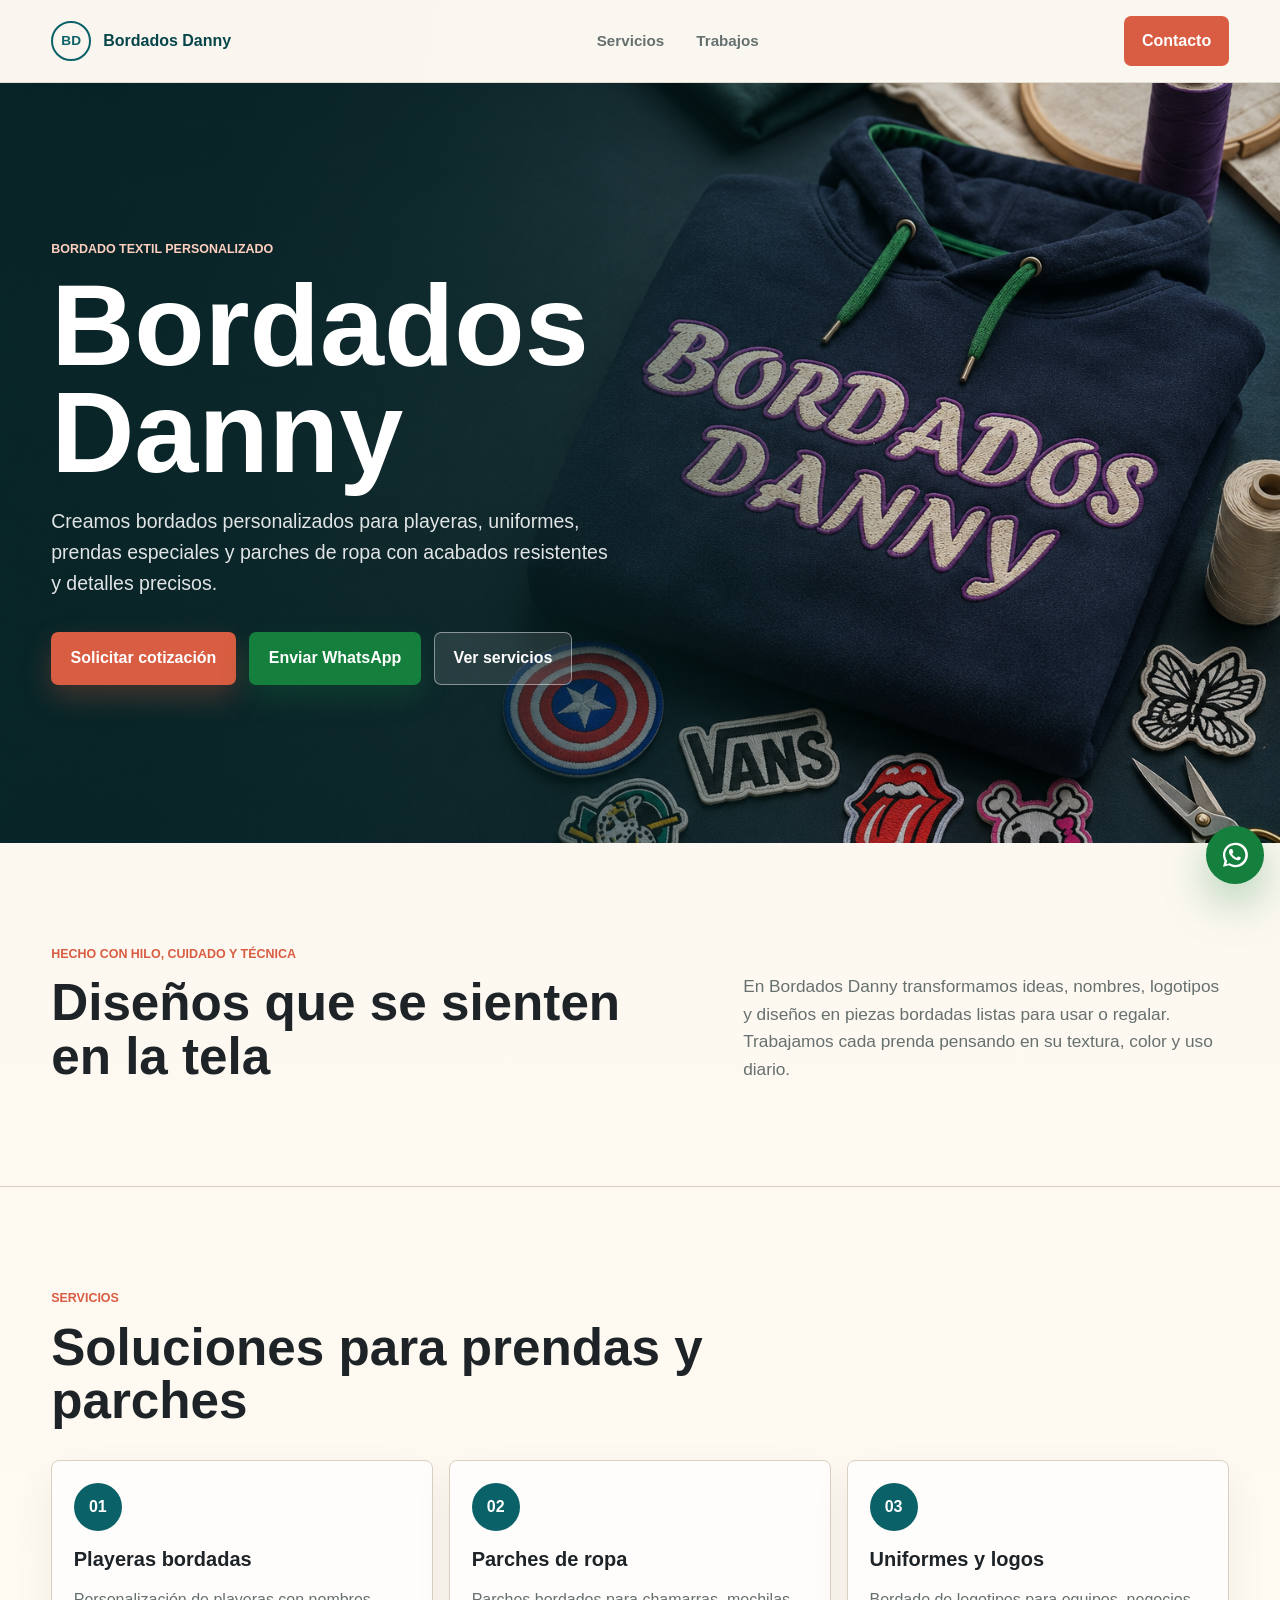
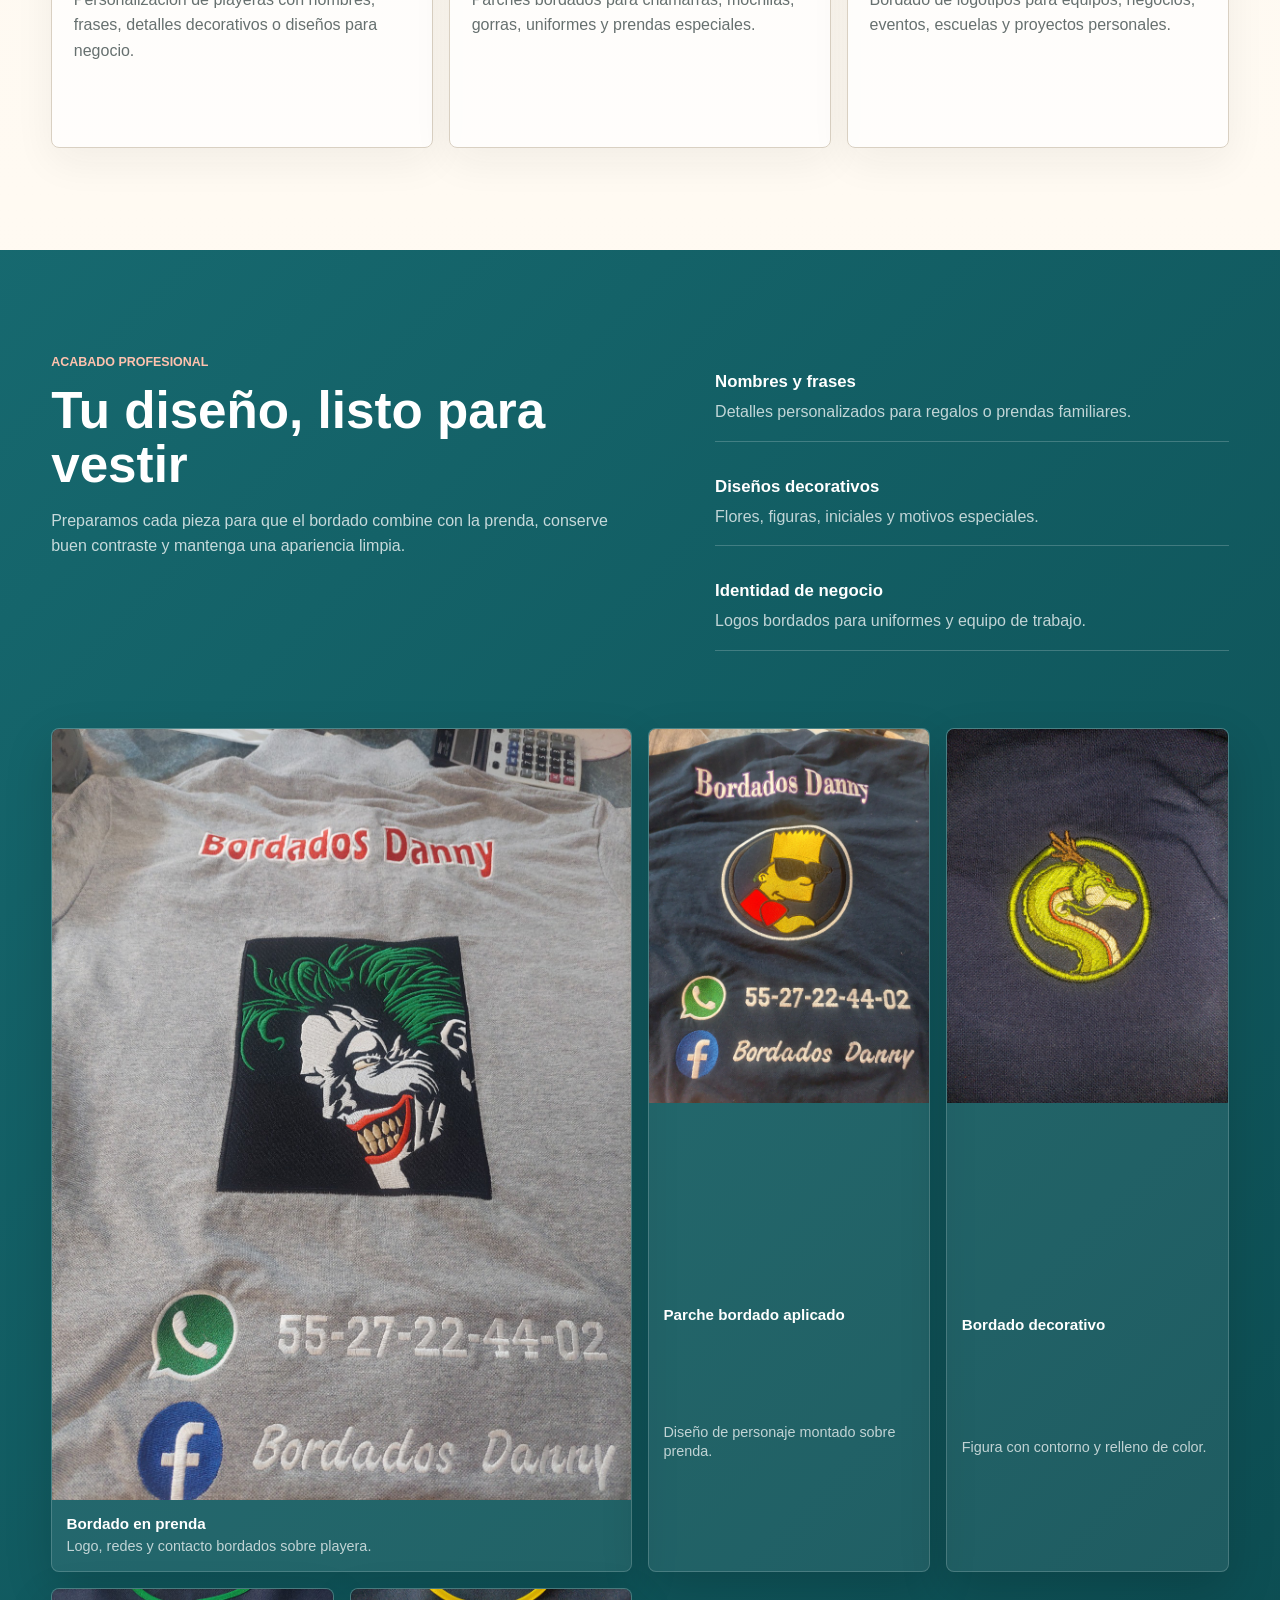
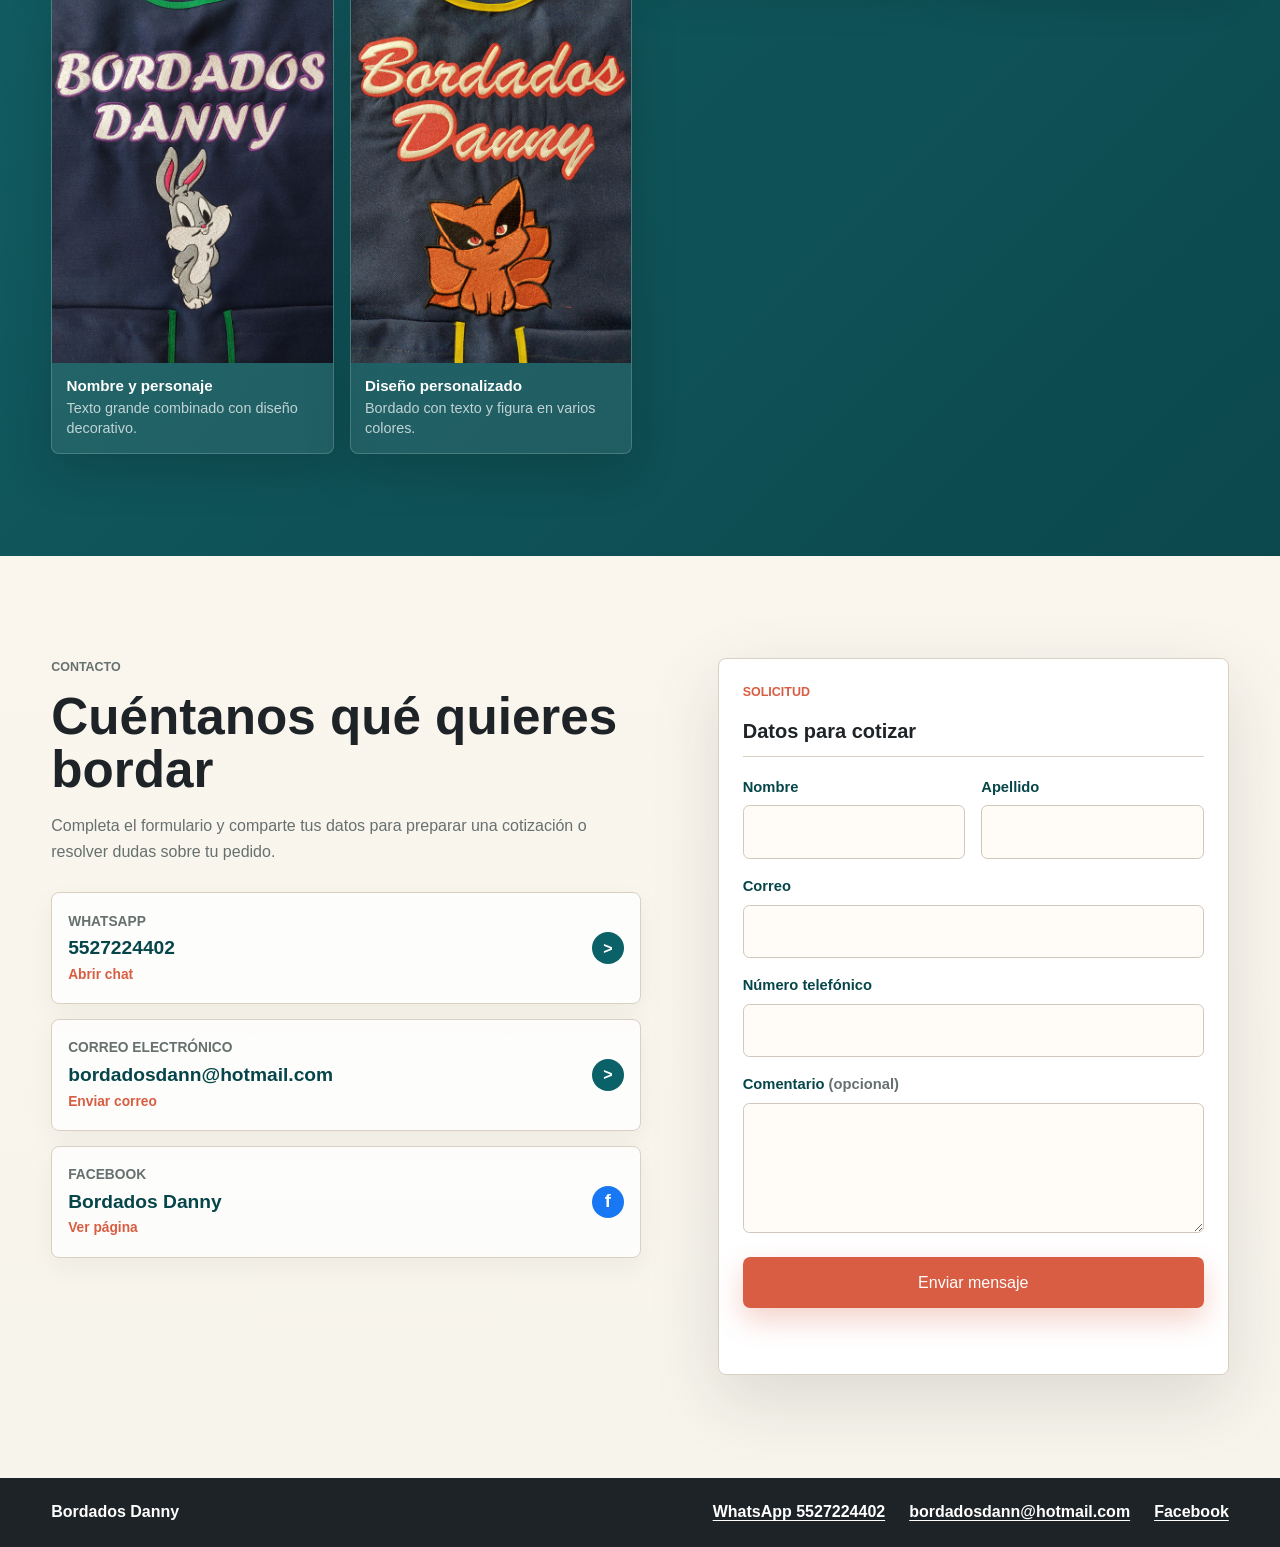
==== commit b3ba30f9: "actualizacion" ====
--- a/index.html
+++ b/index.html
@@ -4,6 +4,7 @@
   <meta charset="UTF-8">
   <meta name="viewport" content="width=device-width, initial-scale=1.0">
   <title>Bordados Danny | Bordados personalizados</title>
+  <meta name="description" content="Bordados personalizados para playeras, uniformes, parches y prendas especiales. Acabados resistentes y detalles precisos. Cotiza por WhatsApp.">
   <link rel="stylesheet" href="styles.css">
 </head>
 <body>
@@ -171,7 +172,7 @@
 
       </div>
 
-      <form class="contact-form" id="contactForm" action="https://formspree.io/f/mwlezjao" method="POST" data-form-endpoint="https://formspree.io/f/mwlezjao">
+      <form class="contact-form" id="contactForm" action="https://formspree.io/f/mwlezjao" method="POST">
         <div class="form-header">
           <p class="eyebrow">Solicitud</p>
           <h3>Datos para cotizar</h3>
@@ -212,7 +213,11 @@
 
   <footer class="site-footer">
     <p>Bordados Danny</p>
-    <span>WhatsApp 5527224402 | bordadosdann@hotmail.com | <a href="https://www.facebook.com/share/1JJfWTKJQd/" target="_blank" rel="noopener">Facebook</a></span>
+    <div class="footer-links">
+      <a href="https://wa.me/525527224402?text=Me%20gustar%C3%ADa%20recibir%20informaci%C3%B3n." target="_blank" rel="noopener">WhatsApp 5527224402</a>
+      <a href="mailto:bordadosdann@hotmail.com">bordadosdann@hotmail.com</a>
+      <a href="https://www.facebook.com/share/1JJfWTKJQd/" target="_blank" rel="noopener">Facebook</a>
+    </div>
   </footer>
 
   <a class="floating-whatsapp" href="https://wa.me/525527224402?text=Me%20gustar%C3%ADa%20recibir%20informaci%C3%B3n." target="_blank" rel="noopener" aria-label="Enviar WhatsApp a Bordados Danny 5527224402">
--- a/styles.css
+++ b/styles.css
@@ -1,17 +1,17 @@
+/* === Variables globales === */
 :root {
   --ink: #1e2327;
   --muted: #66706f;
   --line: #d9d0c2;
   --paper: #faf7f0;
-  --cotton: #f0e7d8;
   --teal: #0a6168;
   --teal-dark: #06454a;
   --coral: #d95d42;
-  --olive: #667a45;
   --white: #ffffff;
   --shadow: 0 24px 70px rgba(31, 35, 35, 0.13);
 }
 
+/* === Reset y tipografía === */
 * {
   box-sizing: border-box;
 }
@@ -40,6 +40,7 @@
   text-decoration: none;
 }
 
+/* === Header === */
 .site-header {
   position: sticky;
   top: 0;
@@ -109,6 +110,7 @@
   white-space: nowrap;
 }
 
+/* === Hero === */
 .hero {
   min-height: min(760px, calc(100vh - 4.6rem));
   display: grid;
@@ -214,12 +216,7 @@
   box-shadow: 0 12px 28px rgba(21, 128, 61, 0.24);
 }
 
-.outline {
-  color: var(--teal-dark);
-  border-color: var(--teal);
-  background: transparent;
-}
-
+/* === Secciones generales === */
 .section {
   padding: clamp(3.5rem, 8vw, 6.5rem) clamp(1rem, 4vw, 4.5rem);
 }
@@ -243,6 +240,7 @@
   margin-bottom: 2rem;
 }
 
+/* === Servicios === */
 .service-grid {
   display: grid;
   grid-template-columns: repeat(3, minmax(0, 1fr));
@@ -256,6 +254,13 @@
   border-radius: 0.5rem;
   background: rgba(255, 255, 255, 0.72);
   box-shadow: 0 14px 40px rgba(31, 35, 35, 0.06);
+  transition: transform 160ms ease, box-shadow 160ms ease, border-color 160ms ease;
+}
+
+.service-card:hover {
+  transform: translateY(-2px);
+  border-color: var(--teal);
+  box-shadow: 0 18px 48px rgba(10, 97, 104, 0.12);
 }
 
 .service-icon {
@@ -276,6 +281,7 @@
   color: var(--muted);
 }
 
+/* === Trabajos === */
 .work-band {
   display: grid;
   grid-template-columns: minmax(0, 0.8fr) minmax(280px, 0.7fr);
@@ -336,12 +342,23 @@
   border-radius: 0.5rem;
   background: rgba(255, 255, 255, 0.08);
   box-shadow: 0 18px 48px rgba(0, 0, 0, 0.16);
+  transition: transform 200ms ease, box-shadow 200ms ease;
+}
+
+.work-photo:hover {
+  transform: translateY(-3px);
+  box-shadow: 0 24px 56px rgba(0, 0, 0, 0.22);
 }
 
 .work-photo img {
   width: 100%;
   aspect-ratio: 3 / 4;
   object-fit: cover;
+  transition: transform 300ms ease;
+}
+
+.work-photo:hover img {
+  transform: scale(1.03);
 }
 
 .work-photo.featured {
@@ -370,6 +387,7 @@
   line-height: 1.35;
 }
 
+/* === Contacto y formulario === */
 .contact-section {
   display: grid;
   grid-template-columns: minmax(0, 0.75fr) minmax(20rem, 0.65fr);
@@ -540,6 +558,7 @@
   font-weight: 700;
 }
 
+/* === Footer === */
 .site-footer {
   display: flex;
   flex-wrap: wrap;
@@ -563,6 +582,13 @@
   text-underline-offset: 0.18em;
 }
 
+.footer-links {
+  display: flex;
+  flex-wrap: wrap;
+  gap: 0.5rem 1.5rem;
+}
+
+/* === WhatsApp flotante === */
 .floating-whatsapp {
   position: fixed;
   right: 1rem;
@@ -586,6 +612,7 @@
   fill: currentColor;
 }
 
+/* === Responsive === */
 @media (max-width: 860px) {
   .site-header {
     grid-template-columns: minmax(0, 1fr) auto;
@@ -653,8 +680,7 @@
     flex: 0 0 auto;
   }
 
-  .brand span:last-child,
-  .main-nav a[href="#trabajos"] {
+  .brand span:last-child {
     display: none;
   }
 
@@ -696,22 +722,17 @@
     padding: 3rem 1rem;
   }
 
-  .work-gallery {
-    grid-template-columns: 1fr;
-  }
-
-  .work-photo.featured {
-    grid-column: auto;
-  }
-
   .button {
     width: 100%;
   }
 
   .service-card,
-  .contact-form,
+  .contact-form {
+    padding: 1rem;
+  }
+
   .contact-card {
-    padding: 1rem;
+    padding: 1rem 3.25rem 1rem 1rem;
   }
 
   .form-grid {
@@ -719,7 +740,16 @@
   }
 
   .site-footer {
+    flex-direction: column;
+    align-items: center;
+    text-align: center;
+    gap: 0.75rem;
     padding-bottom: 5rem;
+  }
+
+  .footer-links {
+    flex-direction: column;
+    gap: 0.5rem;
   }
 
   .floating-whatsapp {
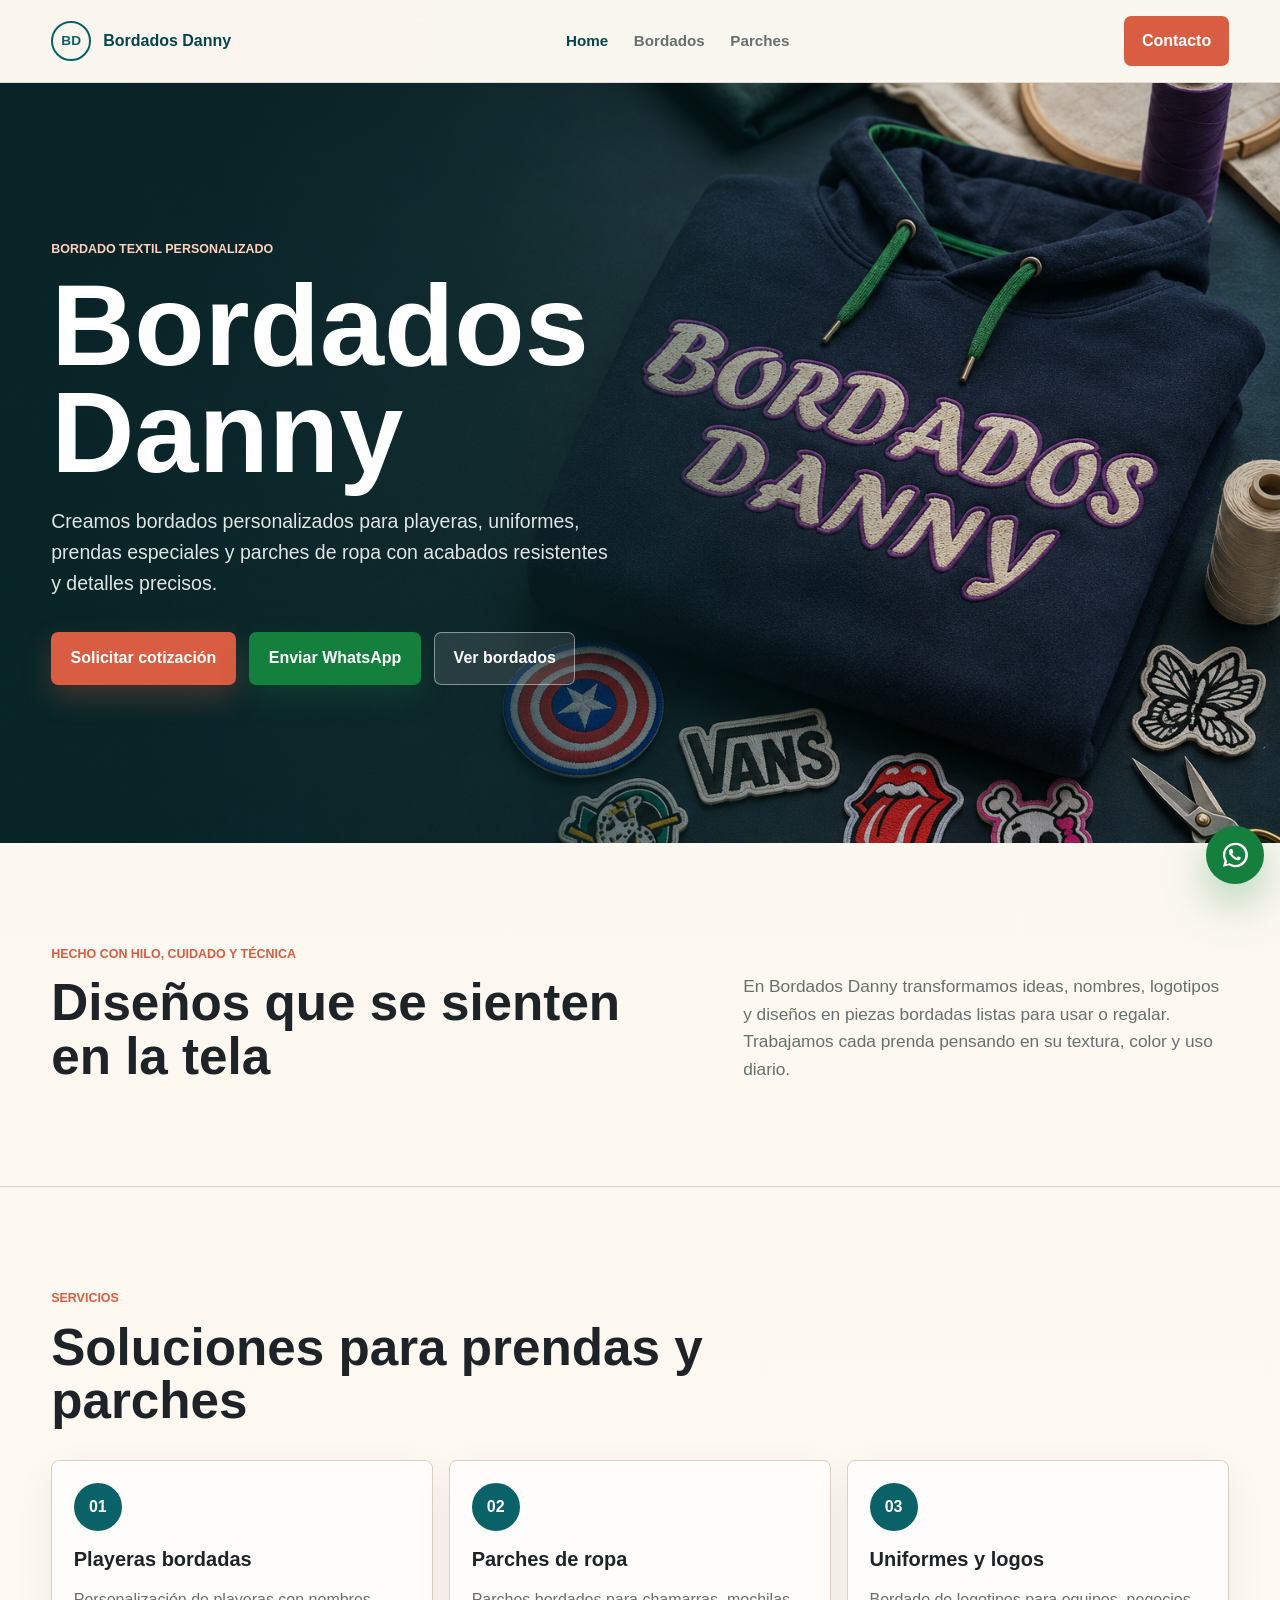
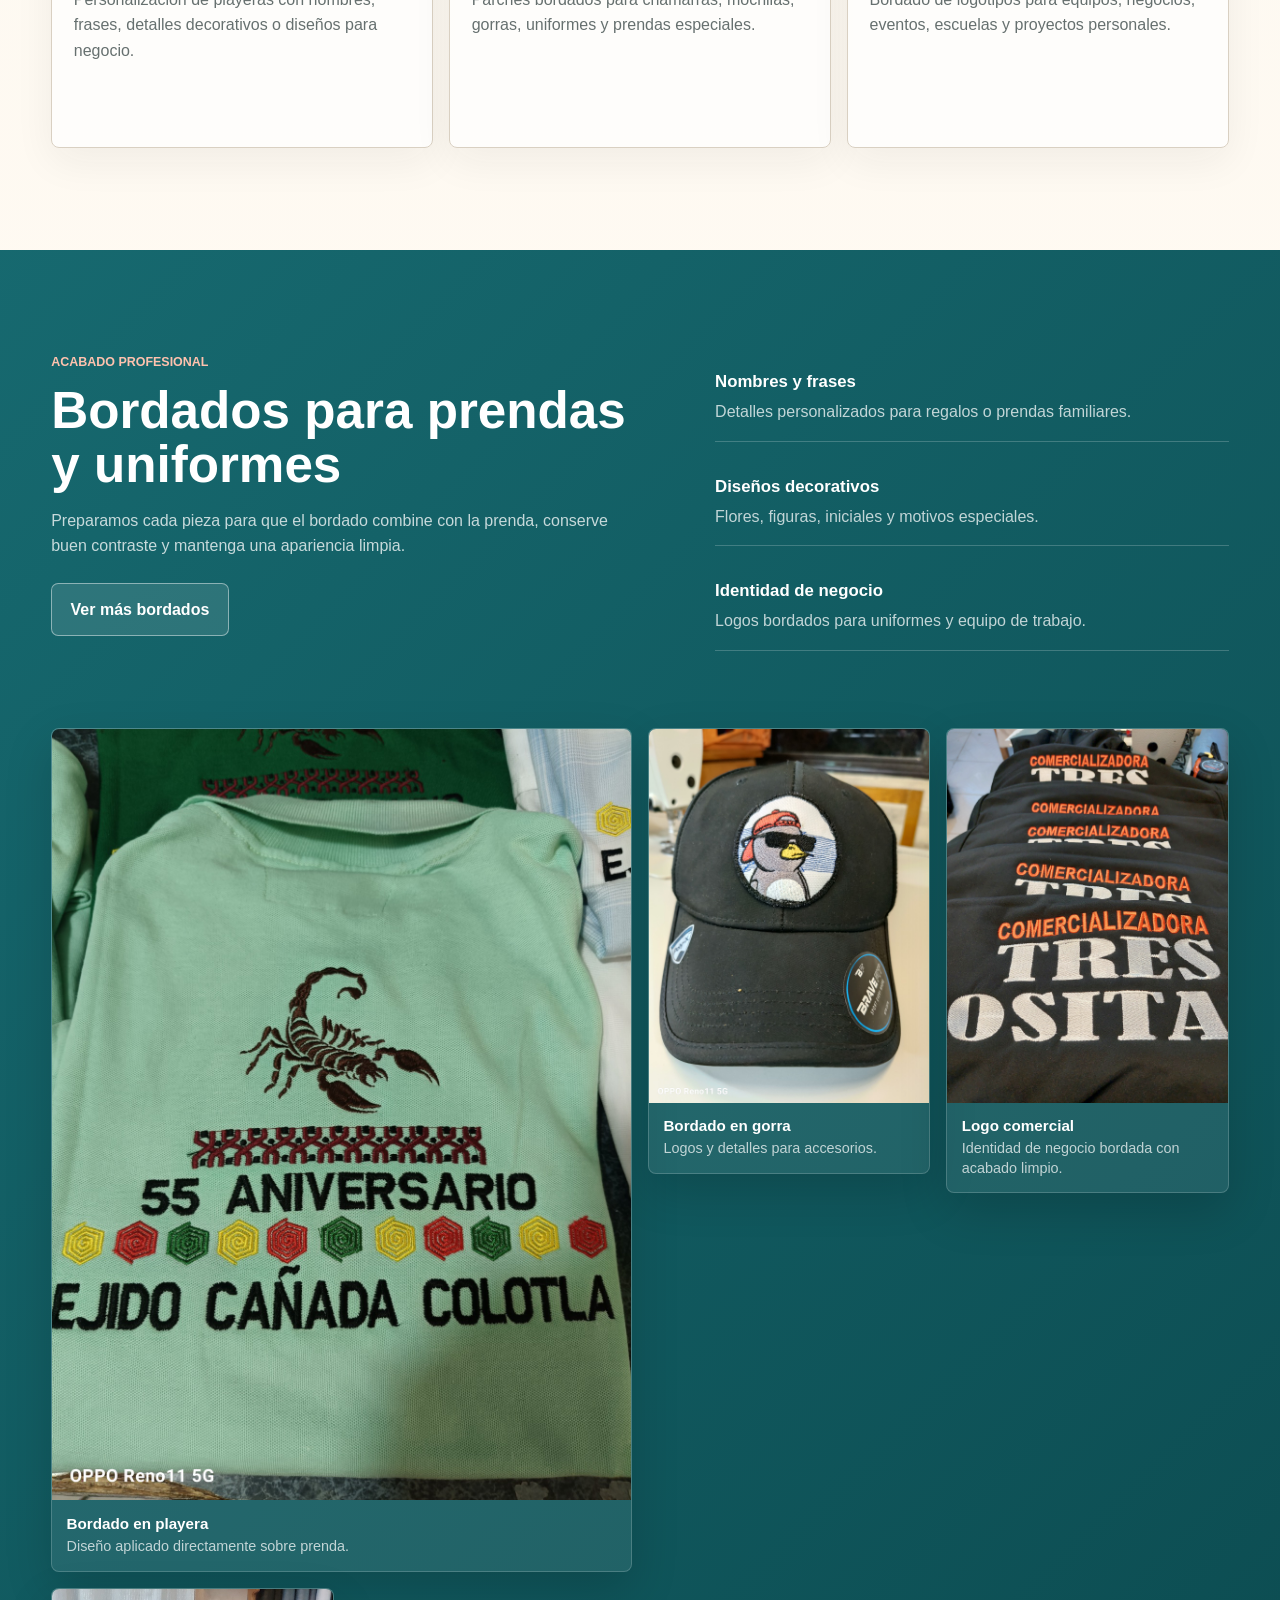
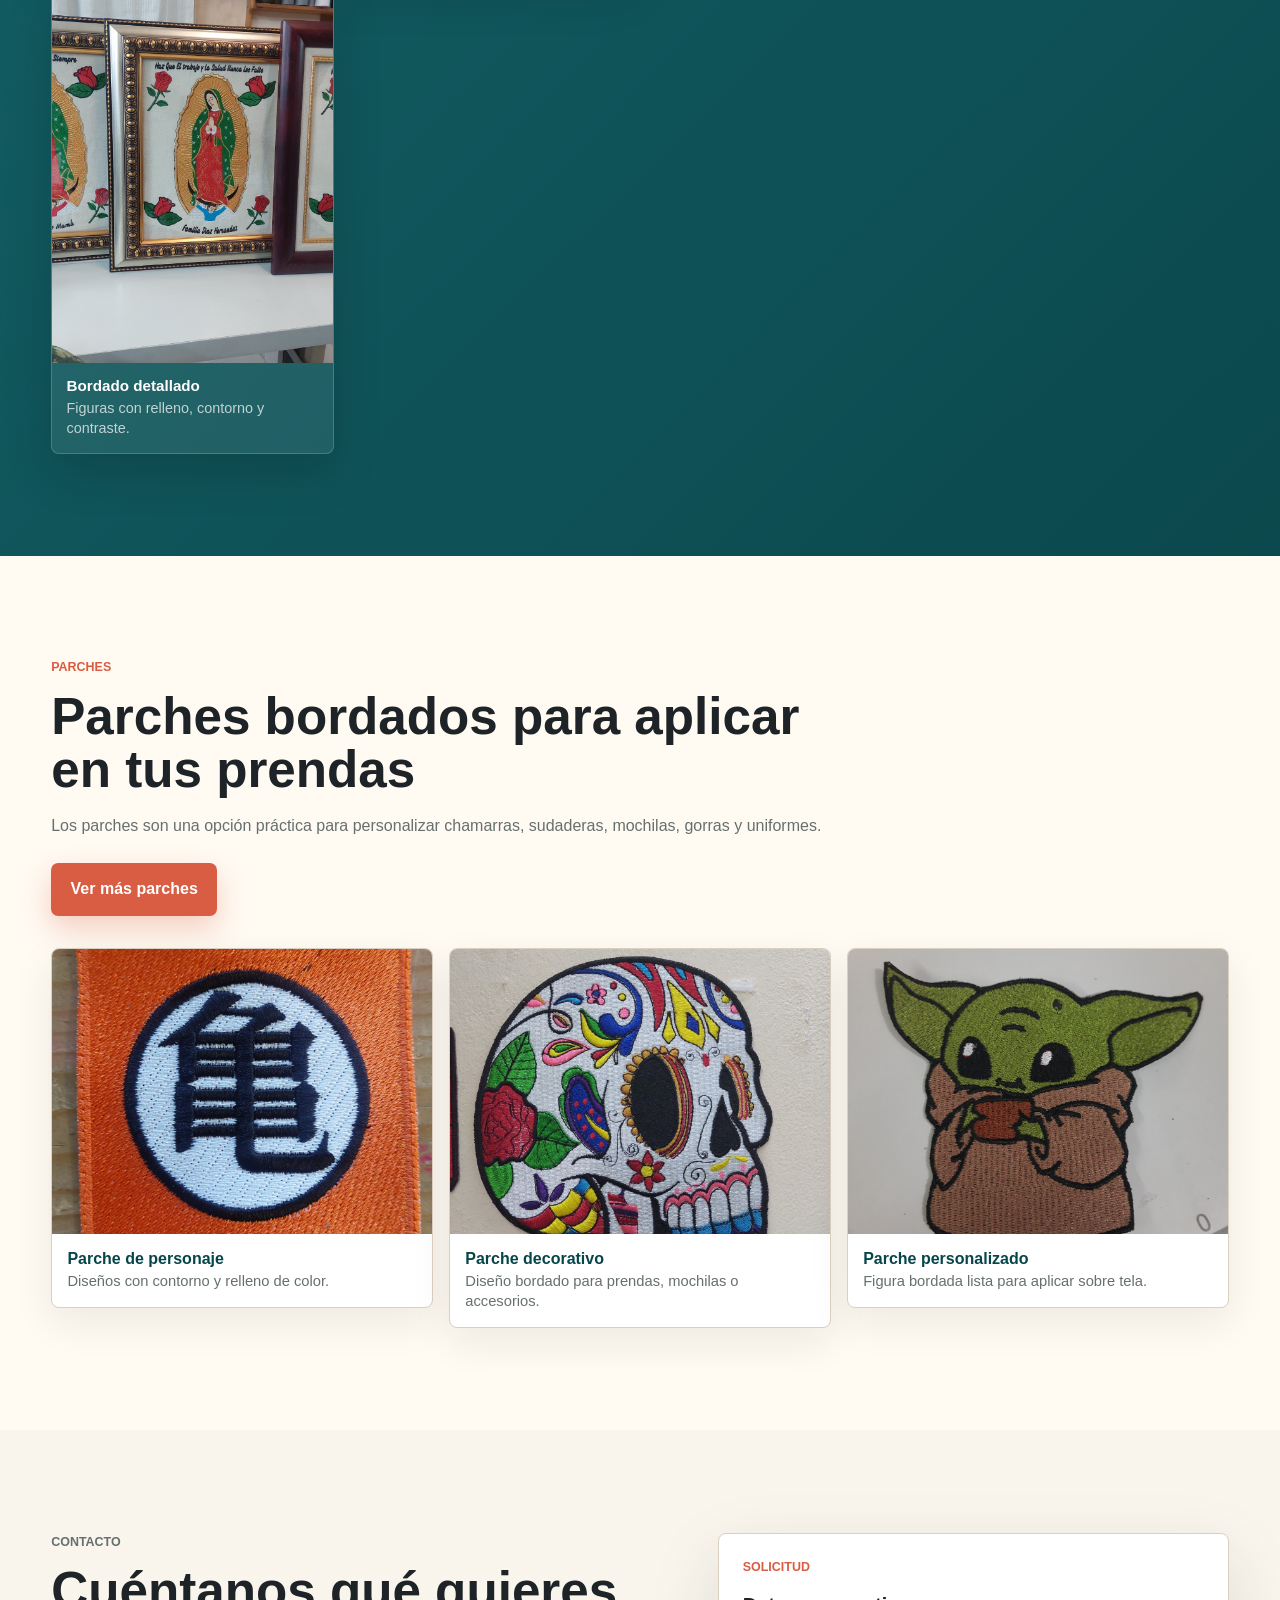
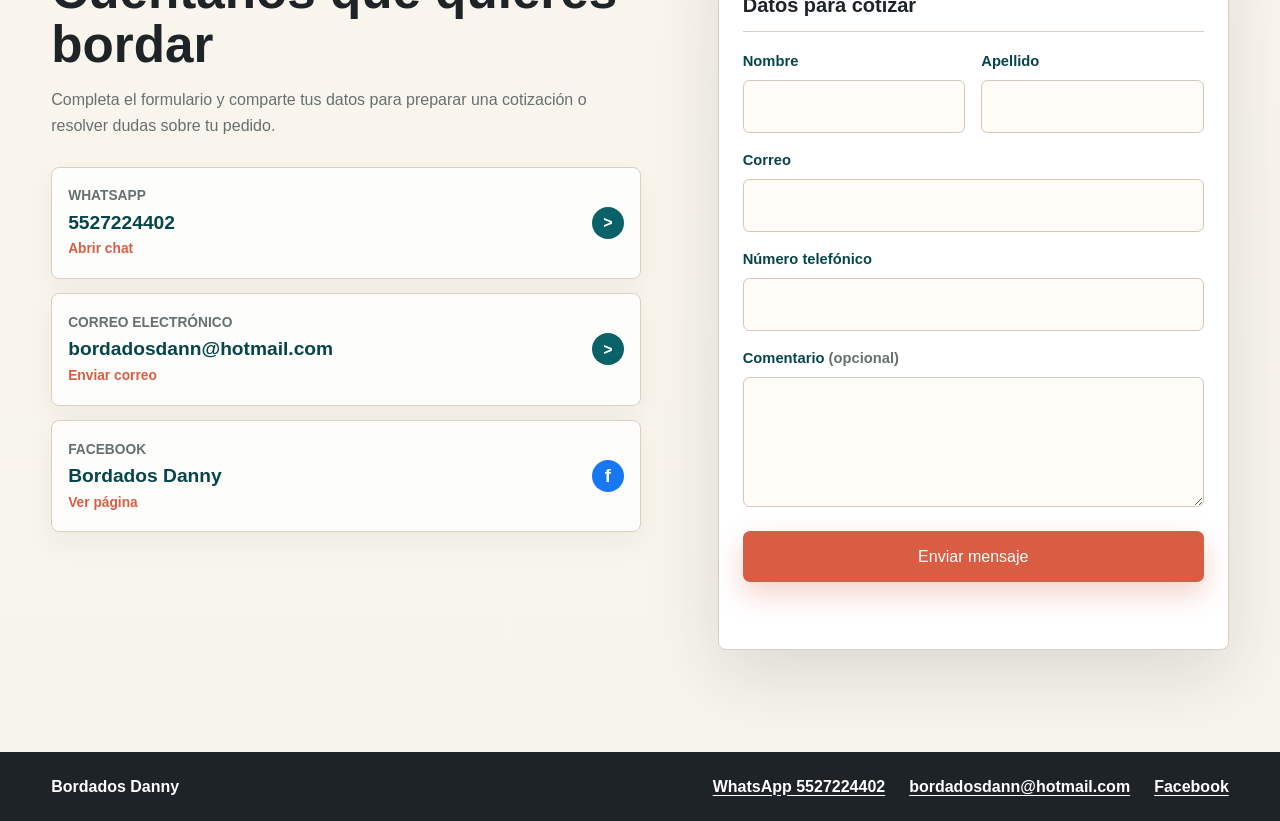
==== commit f55cc2e5: "subida de imagenes" ====
--- a/index.html
+++ b/index.html
@@ -9,14 +9,15 @@
 </head>
 <body>
   <header class="site-header">
-    <a class="brand" href="#inicio" aria-label="Inicio Bordados Danny">
+    <a class="brand" href="index.html#inicio" aria-label="Inicio Bordados Danny">
       <span class="brand-mark">BD</span>
       <span>Bordados Danny</span>
     </a>
 
     <nav class="main-nav" aria-label="Navegación principal">
-      <a href="#servicios">Servicios</a>
-      <a href="#trabajos">Trabajos</a>
+      <a href="index.html#inicio" aria-current="page">Home</a>
+      <a href="bordados.html">Bordados</a>
+      <a href="parches.html">Parches</a>
     </nav>
 
     <a class="header-cta" href="#contacto">
@@ -35,7 +36,7 @@
         <div class="hero-actions">
           <a class="button primary" href="#contacto">Solicitar cotización</a>
           <a class="button whatsapp" href="https://wa.me/525527224402?text=Me%20gustar%C3%ADa%20recibir%20informaci%C3%B3n." target="_blank" rel="noopener">Enviar WhatsApp</a>
-          <a class="button secondary" href="#servicios">Ver servicios</a>
+          <a class="button secondary" href="bordados.html">Ver bordados</a>
         </div>
       </div>
     </section>
@@ -77,13 +78,16 @@
       </div>
     </section>
 
-    <section class="work-band" id="trabajos">
+    <section class="work-band" id="bordados">
       <div class="work-copy">
         <p class="eyebrow">Acabado profesional</p>
-        <h2>Tu diseño, listo para vestir</h2>
+        <h2>Bordados para prendas y uniformes</h2>
         <p>
           Preparamos cada pieza para que el bordado combine con la prenda, conserve buen contraste y mantenga una apariencia limpia.
         </p>
+        <div class="section-actions">
+          <a class="button secondary" href="bordados.html">Ver más bordados</a>
+        </div>
       </div>
 
       <div class="work-list" aria-label="Tipos de trabajos">
@@ -103,42 +107,73 @@
 
       <div class="work-gallery" aria-label="Galería de bordados en prendas">
         <figure class="work-photo featured">
-          <img src="assets/bordado-playera-logo.jpeg" alt="Playera azul con logo Bordados Danny y datos bordados" loading="lazy">
-          <figcaption>
-            <strong>Bordado en prenda</strong>
-            <span>Logo, redes y contacto bordados sobre playera.</span>
+          <img src="assets/bordados/bordado-en-playera.jpeg" alt="Bordado personalizado sobre playera" loading="lazy">
+          <figcaption>
+            <strong>Bordado en playera</strong>
+            <span>Diseño aplicado directamente sobre prenda.</span>
           </figcaption>
         </figure>
 
         <figure class="work-photo">
-          <img src="assets/bordado-parche-gris.jpeg" alt="Sudadera gris con parche bordado de personaje" loading="lazy">
-          <figcaption>
-            <strong>Parche bordado aplicado</strong>
-            <span>Diseño de personaje montado sobre prenda.</span>
+          <img src="assets/bordados/bordado-en-gorra.jpeg" alt="Bordado aplicado sobre gorra" loading="lazy">
+          <figcaption>
+            <strong>Bordado en gorra</strong>
+            <span>Logos y detalles para accesorios.</span>
           </figcaption>
         </figure>
 
         <figure class="work-photo">
-          <img src="assets/bordado-dragon.jpeg" alt="Bordado de dragón verde sobre tela azul" loading="lazy">
-          <figcaption>
-            <strong>Bordado decorativo</strong>
-            <span>Figura con contorno y relleno de color.</span>
+          <img src="assets/bordados/bordado-comercializadora.jpeg" alt="Bordado de logotipo comercial sobre prenda" loading="lazy">
+          <figcaption>
+            <strong>Logo comercial</strong>
+            <span>Identidad de negocio bordada con acabado limpio.</span>
           </figcaption>
         </figure>
 
         <figure class="work-photo">
-          <img src="assets/bordado-personaje-azul.jpeg" alt="Mandil azul con texto Bordados Danny y personaje bordado" loading="lazy">
-          <figcaption>
-            <strong>Nombre y personaje</strong>
-            <span>Texto grande combinado con diseño decorativo.</span>
-          </figcaption>
-        </figure>
-
-        <figure class="work-photo">
-          <img src="assets/bordado-zorro.jpg" alt="Mandil azul con texto Bordados Danny y zorro bordado" loading="lazy">
-          <figcaption>
-            <strong>Diseño personalizado</strong>
-            <span>Bordado con texto y figura en varios colores.</span>
+          <img src="assets/bordados/bordado-virgen.jpeg" alt="Bordado religioso de la Virgen" loading="lazy">
+          <figcaption>
+            <strong>Bordado detallado</strong>
+            <span>Figuras con relleno, contorno y contraste.</span>
+          </figcaption>
+        </figure>
+      </div>
+    </section>
+
+    <section class="section patch-section" id="parches">
+      <div class="section-heading">
+        <p class="eyebrow">Parches</p>
+        <h2>Parches bordados para aplicar en tus prendas</h2>
+        <p>
+          Los parches son una opción práctica para personalizar chamarras, sudaderas, mochilas, gorras y uniformes.
+        </p>
+        <div class="section-actions">
+          <a class="button primary" href="parches.html">Ver más parches</a>
+        </div>
+      </div>
+
+      <div class="patch-grid" aria-label="Galería de parches bordados">
+        <figure class="patch-item">
+          <img src="assets/parches/parche-dragon-ball-z.jpeg" alt="Parche bordado inspirado en anime" loading="lazy">
+          <figcaption>
+            <strong>Parche de personaje</strong>
+            <span>Diseños con contorno y relleno de color.</span>
+          </figcaption>
+        </figure>
+
+        <figure class="patch-item">
+          <img src="assets/parches/parche-calavera.jpeg" alt="Parche bordado de calavera" loading="lazy">
+          <figcaption>
+            <strong>Parche decorativo</strong>
+            <span>Diseño bordado para prendas, mochilas o accesorios.</span>
+          </figcaption>
+        </figure>
+
+        <figure class="patch-item">
+          <img src="assets/parches/parche-baby-yoda.jpeg" alt="Parche bordado de personaje verde" loading="lazy">
+          <figcaption>
+            <strong>Parche personalizado</strong>
+            <span>Figura bordada lista para aplicar sobre tela.</span>
           </figcaption>
         </figure>
       </div>
--- a/styles.css
+++ b/styles.css
@@ -86,7 +86,7 @@
   display: flex;
   align-items: center;
   justify-content: center;
-  gap: clamp(0.75rem, 3vw, 2rem);
+  gap: clamp(0.75rem, 2.4vw, 1.6rem);
   color: var(--muted);
   font-weight: 700;
   font-size: 0.95rem;
@@ -95,6 +95,10 @@
 .main-nav a:hover,
 .main-nav a:focus {
   color: var(--coral);
+}
+
+.main-nav a[aria-current="page"] {
+  color: var(--teal-dark);
 }
 
 .header-cta {
@@ -118,7 +122,7 @@
   padding: clamp(3rem, 8vw, 7rem) clamp(1rem, 4vw, 4.5rem);
   background:
     linear-gradient(90deg, rgba(8, 40, 43, 0.85) 0%, rgba(8, 40, 43, 0.68) 38%, rgba(8, 40, 43, 0.1) 72%),
-    url("assets/bordados-hero.png") center / cover no-repeat;
+    url("assets/shared/bordados-hero.png") center / cover no-repeat;
 }
 
 .hero-content {
@@ -240,6 +244,13 @@
   margin-bottom: 2rem;
 }
 
+.section-actions {
+  display: flex;
+  flex-wrap: wrap;
+  gap: 0.85rem;
+  margin-top: 1.5rem;
+}
+
 /* === Servicios === */
 .service-grid {
   display: grid;
@@ -330,11 +341,14 @@
   grid-column: 1 / -1;
   display: grid;
   grid-template-columns: repeat(4, minmax(0, 1fr));
+  align-items: start;
   gap: 1rem;
 }
 
 .work-photo {
   display: grid;
+  align-self: start;
+  align-content: start;
   min-width: 0;
   margin: 0;
   overflow: hidden;
@@ -385,6 +399,138 @@
   color: rgba(255, 255, 255, 0.72);
   font-size: 0.9rem;
   line-height: 1.35;
+}
+
+/* === Parches === */
+.patch-section {
+  background: #fffaf2;
+}
+
+.patch-section .section-heading > p:not(.eyebrow) {
+  max-width: 780px;
+  margin: 1rem 0 0;
+  color: var(--muted);
+}
+
+.patch-grid {
+  display: grid;
+  grid-template-columns: repeat(auto-fit, minmax(min(100%, 18rem), 1fr));
+  align-items: start;
+  gap: 1rem;
+}
+
+.patch-item {
+  display: grid;
+  min-width: 0;
+  margin: 0;
+  overflow: hidden;
+  border: 1px solid var(--line);
+  border-radius: 0.5rem;
+  background: var(--white);
+  box-shadow: 0 14px 40px rgba(31, 35, 35, 0.08);
+}
+
+.patch-item img {
+  width: 100%;
+  aspect-ratio: 4 / 3;
+  object-fit: cover;
+}
+
+.patch-item figcaption {
+  display: grid;
+  gap: 0.25rem;
+  padding: 0.95rem;
+}
+
+.patch-item strong,
+.patch-item span {
+  display: block;
+}
+
+.patch-item strong {
+  color: var(--teal-dark);
+  line-height: 1.2;
+}
+
+.patch-item span {
+  color: var(--muted);
+  font-size: 0.92rem;
+  line-height: 1.35;
+}
+
+/* === Páginas internas === */
+.page-hero {
+  min-height: 420px;
+  display: grid;
+  align-items: end;
+  padding: clamp(4rem, 9vw, 7rem) clamp(1rem, 4vw, 4.5rem);
+  color: var(--white);
+  background:
+    linear-gradient(90deg, rgba(8, 40, 43, 0.9) 0%, rgba(8, 40, 43, 0.68) 48%, rgba(8, 40, 43, 0.2) 100%),
+    url("assets/bordados/bordado-playera-logo.jpeg") center / cover no-repeat;
+}
+
+.page-hero-patches {
+  background:
+    linear-gradient(90deg, rgba(8, 40, 43, 0.9) 0%, rgba(8, 40, 43, 0.66) 48%, rgba(8, 40, 43, 0.18) 100%),
+    url("assets/parches/parche-pikachu.jpeg") center / cover no-repeat;
+}
+
+.page-hero-copy {
+  max-width: 780px;
+}
+
+.page-hero h1 {
+  font-size: clamp(3rem, 8vw, 6.25rem);
+}
+
+.page-hero p:last-child {
+  max-width: 620px;
+  margin: 1rem 0 0;
+  color: rgba(255, 255, 255, 0.86);
+  font-size: clamp(1rem, 2vw, 1.18rem);
+}
+
+.gallery-page {
+  color: var(--white);
+  background:
+    linear-gradient(135deg, rgba(10, 97, 104, 0.95), rgba(6, 69, 74, 0.98)),
+    repeating-linear-gradient(45deg, transparent 0 14px, rgba(255, 255, 255, 0.08) 14px 15px);
+}
+
+.light-gallery {
+  color: var(--ink);
+  background: #fffaf2;
+}
+
+.gallery-grid {
+  display: grid;
+  grid-template-columns: repeat(auto-fit, minmax(min(100%, 15.5rem), 1fr));
+  align-items: start;
+  gap: 1rem;
+}
+
+.gallery-heading {
+  max-width: 880px;
+  margin-bottom: 2rem;
+}
+
+.gallery-heading h2 {
+  color: var(--white);
+}
+
+.gallery-heading p:last-child {
+  max-width: 680px;
+  margin: 1rem 0 0;
+  color: rgba(255, 255, 255, 0.76);
+}
+
+.gallery-heading-light h2 {
+  color: var(--ink);
+}
+
+.gallery-heading-light p:last-child {
+  color: var(--muted);
 }
 
 /* === Contacto y formulario === */
@@ -631,7 +777,7 @@
     min-height: 650px;
     background:
       linear-gradient(180deg, rgba(8, 40, 43, 0.86) 0%, rgba(8, 40, 43, 0.55) 58%, rgba(8, 40, 43, 0.18) 100%),
-      url("assets/bordados-hero.png") center / cover no-repeat;
+      url("assets/shared/bordados-hero.png") center / cover no-repeat;
   }
 
   .intro,
@@ -642,6 +788,11 @@
   }
 
   .work-gallery {
+    grid-template-columns: repeat(2, minmax(0, 1fr));
+  }
+
+  .patch-grid,
+  .gallery-grid {
     grid-template-columns: repeat(2, minmax(0, 1fr));
   }
 
@@ -664,7 +815,8 @@
     width: auto;
     padding-bottom: 0;
     overflow: visible;
-    font-size: 0.95rem;
+    gap: 0.65rem;
+    font-size: 0.9rem;
     line-height: 1;
   }
 
@@ -722,6 +874,11 @@
     padding: 3rem 1rem;
   }
 
+  .page-hero {
+    min-height: 360px;
+    padding: 4rem 1rem 3rem;
+  }
+
   .button {
     width: 100%;
   }
@@ -737,6 +894,16 @@
 
   .form-grid {
     grid-template-columns: 1fr;
+  }
+
+  .work-gallery,
+  .patch-grid,
+  .gallery-grid {
+    grid-template-columns: 1fr;
+  }
+
+  .work-photo.featured {
+    grid-column: auto;
   }
 
   .site-footer {
